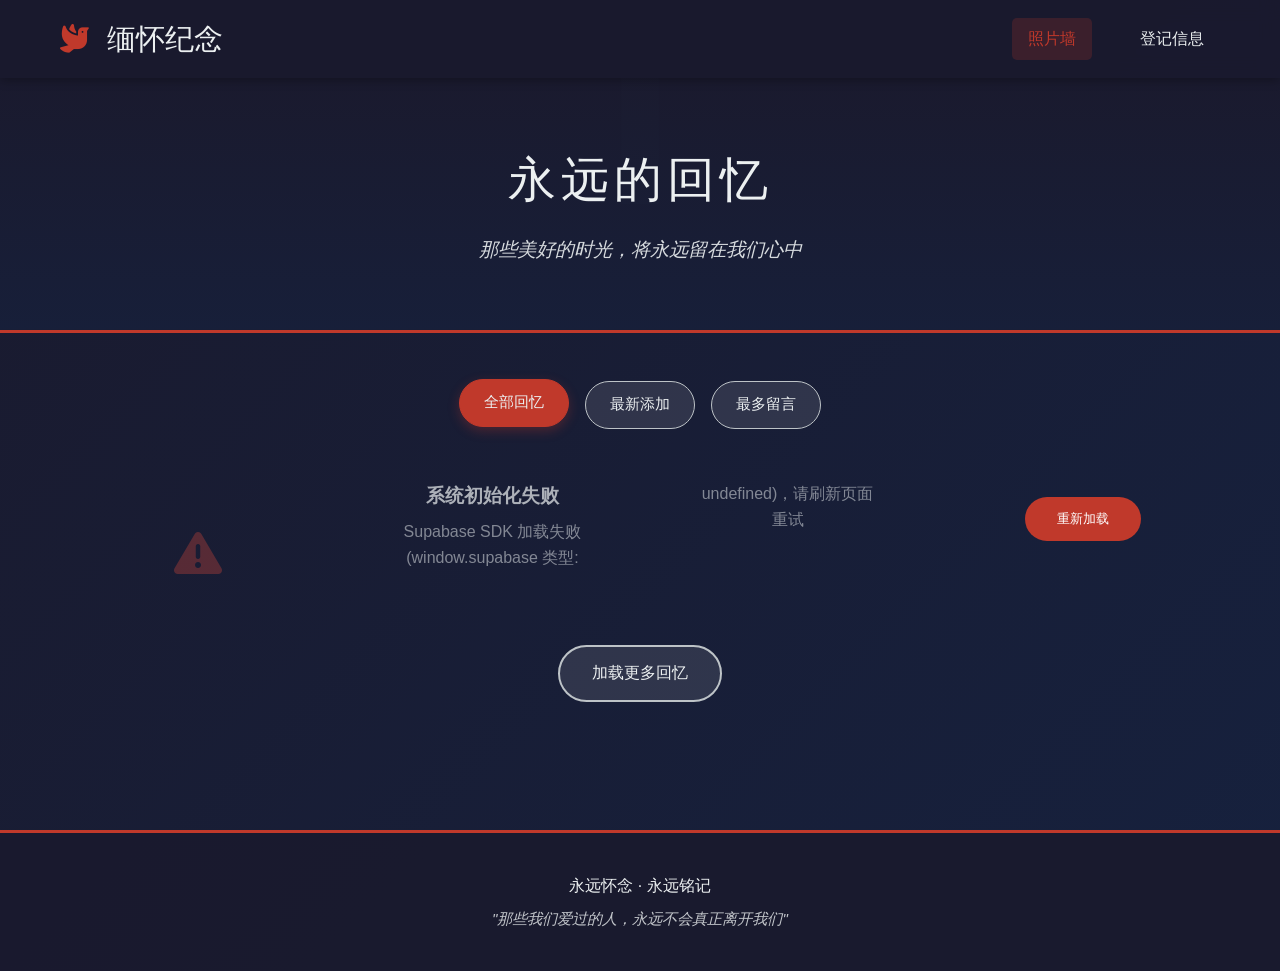
==== index.html @ 9429a86d "功能: 照片详情弹窗 - 点击照片显示描述，支持编辑和删除" ====
<!DOCTYPE html>
<html lang="zh-CN">
<head>
    <meta charset="UTF-8">
    <meta name="viewport" content="width=device-width, initial-scale=1.0">
    <title>缅怀纪念 - 永远的回忆</title>
    <link rel="stylesheet" href="css/style.css">
    <link rel="stylesheet" href="https://cdnjs.cloudflare.com/ajax/libs/font-awesome/6.4.0/css/all.min.css">
    <!-- Supabase SDK (UMD 2.49.4 - 完整浏览器兼容) -->
    <script src="https://cdn.jsdelivr.net/npm/@supabase/supabase-js@2.49.4/dist/umd/supabase.js"></script>
</head>
<body>
    <header class="header">
        <div class="container">
            <h1 class="logo"><i class="fas fa-dove"></i> 缅怀纪念</h1>
            <nav class="nav">
                <a href="index.html" class="nav-link active">照片墙</a>
                <a href="register.html" class="nav-link">登记信息</a>
            </nav>
        </div>
    </header>

    <section class="hero">
        <div class="container">
            <h2 class="hero-title">永远的回忆</h2>
            <p class="hero-subtitle">那些美好的时光，将永远留在我们心中</p>
        </div>
    </section>

    <main class="main-content">
        <div class="container">
            <div class="filters">
                <button class="filter-btn active" data-filter="all">全部回忆</button>
                <button class="filter-btn" data-filter="recent">最新添加</button>
                <button class="filter-btn" data-filter="most-comments">最多留言</button>
            </div>

            <div class="masonry-grid" id="photoWall">
                <div class="loading">
                    <i class="fas fa-spinner fa-spin"></i>
                    <p>正在加载回忆...</p>
                </div>
            </div>

            <div class="load-more">
                <button class="btn-load-more" id="loadMore">加载更多回忆</button>
            </div>
        </div>
    </main>

    <footer class="footer">
        <div class="container">
            <p>永远怀念 · 永远铭记</p>
            <p class="footer-quote">"那些我们爱过的人，永远不会真正离开我们"</p>
        </div>
    </footer>

    <!-- 照片详情弹窗 -->
    <div class="modal" id="detailModal">
        <div class="modal-content detail-modal-content">
            <span class="close-modal" id="closeDetailModal">&times;</span>
            <div class="detail-photo-wrap">
                <img id="detailPhotoImg" src="" alt="">
            </div>
            <div class="detail-info" id="detailInfo">
                <!-- 动态填充 -->
            </div>
            <div class="detail-actions">
                <button class="btn-action btn-edit" id="btnEditPhoto"><i class="fas fa-edit"></i> 编辑</button>
                <button class="btn-action btn-delete" id="btnDeletePhoto"><i class="fas fa-trash-alt"></i> 删除</button>
                <button class="btn-action btn-comment-open" id="btnOpenComment"><i class="far fa-comment"></i> 留言</button>
            </div>
            <!-- 编辑表单（默认隐藏） -->
            <div class="edit-form-wrap" id="editFormWrap" style="display:none;">
                <h4><i class="fas fa-edit"></i> 编辑照片信息</h4>
                <form id="editForm">
                    <div class="form-group">
                        <label>姓名</label>
                        <input type="text" id="editName" required>
                    </div>
                    <div class="form-group">
                        <label>与逝者关系</label>
                        <select id="editRelation">
                            <option value="">请选择</option>
                            <option value="家人">家人</option>
                            <option value="亲戚">亲戚</option>
                            <option value="朋友">朋友</option>
                            <option value="同事">同事</option>
                            <option value="同学">同学</option>
                            <option value="其他">其他</option>
                        </select>
                    </div>
                    <div class="form-group">
                        <label>留言祝福</label>
                        <textarea id="editMessage" rows="3"></textarea>
                    </div>
                    <div class="form-group">
                        <label>照片描述</label>
                        <textarea id="editPhotoDesc" rows="3"></textarea>
                    </div>
                    <div class="edit-form-actions">
                        <button type="submit" class="btn-action btn-save"><i class="fas fa-check"></i> 保存</button>
                        <button type="button" class="btn-action btn-cancel" id="btnCancelEdit"><i class="fas fa-times"></i> 取消</button>
                    </div>
                </form>
            </div>
            <!-- 删除确认 -->
            <div class="delete-confirm-wrap" id="deleteConfirmWrap" style="display:none;">
                <h4><i class="fas fa-exclamation-triangle"></i> 确认删除</h4>
                <p>删除后无法恢复，确定要删除这张照片吗？</p>
                <div class="delete-confirm-actions">
                    <button class="btn-action btn-confirm-delete" id="btnConfirmDelete"><i class="fas fa-trash-alt"></i> 确认删除</button>
                    <button class="btn-action btn-cancel-delete" id="btnCancelDelete"><i class="fas fa-times"></i> 取消</button>
                </div>
            </div>
        </div>
    </div>

    <!-- 留言弹窗 -->
    <div class="modal" id="commentModal">
        <div class="modal-content">
            <span class="close-modal">&times;</span>
            <h3>留下你的思念</h3>
            <div class="photo-preview" id="modalPhotoPreview"></div>
            <form id="commentForm">
                <input type="text" id="commentName" placeholder="您的姓名" required>
                <textarea id="commentText" placeholder="写下您的思念与祝福..." rows="4" required></textarea>
                <button type="submit" class="btn-submit">发送祝福</button>
            </form>
            <div class="comments-list" id="commentsList"></div>
        </div>
    </div>

    <script src="js/supabase-config.js"></script>
    <script src="js/app.js"></script>
</body>
</html>
---- css/style.css ----
/* ========================================
   缅怀纪念网站 - 庄重典雅风格
   ======================================== */

/* 全局样式 */
:root {
    --primary-color: #2c3e50;
    --secondary-color: #34495e;
    --accent-color: #c0392b;
    --text-light: #ecf0f1;
    --text-dark: #2c3e50;
    --bg-dark: #1a1a2e;
    --bg-medium: #16213e;
    --bg-light: #0f3460;
    --border-color: #bdc3c7;
    --shadow: rgba(0, 0, 0, 0.3);
}

* {
    margin: 0;
    padding: 0;
    box-sizing: border-box;
}

body {
    font-family: 'Segoe UI', 'Microsoft YaHei', sans-serif;
    background: linear-gradient(135deg, var(--bg-dark) 0%, var(--bg-medium) 100%);
    color: var(--text-light);
    line-height: 1.6;
    min-height: 100vh;
}

.container {
    max-width: 1200px;
    margin: 0 auto;
    padding: 0 20px;
}

/* 头部导航 */
.header {
    background: rgba(26, 26, 46, 0.95);
    backdrop-filter: blur(10px);
    padding: 1rem 0;
    position: sticky;
    top: 0;
    z-index: 1000;
    box-shadow: 0 2px 10px var(--shadow);
}

.header .container {
    display: flex;
    justify-content: space-between;
    align-items: center;
}

.logo {
    font-size: 1.8rem;
    color: var(--text-light);
    font-weight: 300;
}

.logo i {
    margin-right: 10px;
    color: var(--accent-color);
}

.nav {
    display: flex;
    gap: 2rem;
}

.nav-link {
    color: var(--text-light);
    text-decoration: none;
    padding: 0.5rem 1rem;
    border-radius: 5px;
    transition: all 0.3s ease;
    font-size: 1rem;
}

.nav-link:hover,
.nav-link.active {
    background: rgba(192, 57, 43, 0.2);
    color: var(--accent-color);
}

/* 主视觉区域 */
.hero {
    background: linear-gradient(rgba(26, 26, 46, 0.7), rgba(22, 33, 62, 0.7)),
                url('data:image/svg+xml,<svg xmlns="http://www.w3.org/2000/svg" viewBox="0 0 800 400"><rect fill="%231a1a2e" width="800" height="400"/><text fill="%2334495e" font-family="serif" font-size="200" x="400" y="200" text-anchor="middle" opacity="0.1">✝</text></svg>');
    background-size: cover;
    background-position: center;
    padding: 4rem 0;
    text-align: center;
    border-bottom: 3px solid var(--accent-color);
}

.hero-title {
    font-size: 3rem;
    font-weight: 300;
    margin-bottom: 1rem;
    letter-spacing: 5px;
}

.hero-subtitle {
    font-size: 1.2rem;
    opacity: 0.9;
    font-style: italic;
}

/* 主要内容区域 */
.main-content {
    padding: 3rem 0;
}

.section-title {
    text-align: center;
    font-size: 2rem;
    margin-bottom: 1rem;
    color: var(--text-light);
}

.section-desc {
    text-align: center;
    margin-bottom: 2rem;
    opacity: 0.8;
}

/* 筛选按钮 */
.filters {
    display: flex;
    justify-content: center;
    gap: 1rem;
    margin-bottom: 2rem;
    flex-wrap: wrap;
}

.filter-btn {
    padding: 0.8rem 1.5rem;
    background: rgba(255, 255, 255, 0.1);
    border: 1px solid var(--border-color);
    color: var(--text-light);
    border-radius: 25px;
    cursor: pointer;
    transition: all 0.3s ease;
    font-size: 0.95rem;
}

.filter-btn:hover,
.filter-btn.active {
    background: var(--accent-color);
    border-color: var(--accent-color);
    transform: translateY(-2px);
    box-shadow: 0 4px 12px rgba(192, 57, 43, 0.3);
}

/* 瀑布流布局 */
.masonry-grid {
    columns: 4;
    column-gap: 20px;
    padding: 20px 0;
}

@media (max-width: 1200px) {
    .masonry-grid {
        columns: 3;
    }
}

@media (max-width: 768px) {
    .masonry-grid {
        columns: 2;
    }
}

@media (max-width: 480px) {
    .masonry-grid {
        columns: 1;
    }
}

/* 照片卡片 */
.photo-card {
    break-inside: avoid;
    background: rgba(255, 255, 255, 0.05);
    border-radius: 10px;
    overflow: hidden;
    margin-bottom: 20px;
    box-shadow: 0 4px 15px var(--shadow);
    transition: all 0.3s ease;
    border: 1px solid rgba(255, 255, 255, 0.1);
}

.photo-card:hover {
    transform: translateY(-5px);
    box-shadow: 0 8px 25px rgba(0, 0, 0, 0.5);
    border-color: var(--accent-color);
}

.photo-card img {
    width: 100%;
    height: auto;
    display: block;
    cursor: pointer;
    transition: transform 0.3s ease;
}

.photo-card img:hover {
    transform: scale(1.05);
}

.photo-info {
    padding: 1rem;
}

.photo-info h4 {
    font-size: 1rem;
    margin-bottom: 0.5rem;
    color: var(--text-light);
}

.photo-info p {
    font-size: 0.9rem;
    opacity: 0.8;
    margin-bottom: 0.5rem;
}

.photo-meta {
    display: flex;
    justify-content: space-between;
    align-items: center;
    font-size: 0.85rem;
    opacity: 0.7;
    margin-top: 0.5rem;
}

.btn-comment {
    background: var(--accent-color);
    color: white;
    border: none;
    padding: 0.5rem 1rem;
    border-radius: 5px;
    cursor: pointer;
    font-size: 0.9rem;
    transition: all 0.3s ease;
}

.btn-comment:hover {
    background: #a93226;
    transform: scale(1.05);
}

/* 加载动画 */
.loading {
    text-align: center;
    padding: 3rem;
    font-size: 1.2rem;
}

.loading i {
    font-size: 2rem;
    margin-bottom: 1rem;
    color: var(--accent-color);
}

/* 加载更多按钮 */
.load-more {
    text-align: center;
    margin: 2rem 0;
}

.btn-load-more {
    background: rgba(255, 255, 255, 0.1);
    color: var(--text-light);
    border: 2px solid var(--border-color);
    padding: 1rem 2rem;
    border-radius: 30px;
    cursor: pointer;
    font-size: 1rem;
    transition: all 0.3s ease;
}

.btn-load-more:hover {
    background: var(--accent-color);
    border-color: var(--accent-color);
}

/* 表单样式 */
.form-section {
    max-width: 800px;
    margin: 0 auto;
    background: rgba(255, 255, 255, 0.05);
    padding: 2rem;
    border-radius: 15px;
    box-shadow: 0 4px 20px var(--shadow);
}

.register-form {
    margin-top: 2rem;
}

.form-group {
    margin-bottom: 1.5rem;
}

.form-group label {
    display: block;
    margin-bottom: 0.5rem;
    color: var(--text-light);
    font-weight: 500;
}

.form-group label i {
    margin-right: 8px;
    color: var(--accent-color);
}

.form-group input,
.form-group select,
.form-group textarea {
    width: 100%;
    padding: 0.8rem;
    background: rgba(255, 255, 255, 0.1);
    border: 1px solid var(--border-color);
    border-radius: 5px;
    color: var(--text-light);
    font-size: 1rem;
    transition: all 0.3s ease;
}

.form-group input:focus,
.form-group select:focus,
.form-group textarea:focus {
    outline: none;
    border-color: var(--accent-color);
    background: rgba(255, 255, 255, 0.15);
}

.form-group textarea {
    resize: vertical;
    min-height: 100px;
}

/* 上传区域 */
.upload-area {
    border: 2px dashed var(--border-color);
    border-radius: 10px;
    padding: 3rem;
    text-align: center;
    cursor: pointer;
    transition: all 0.3s ease;
    background: rgba(255, 255, 255, 0.05);
}

.upload-area:hover {
    border-color: var(--accent-color);
    background: rgba(192, 57, 43, 0.05);
}

.upload-area i {
    font-size: 3rem;
    color: var(--accent-color);
    margin-bottom: 1rem;
}

.upload-area p {
    margin: 0.5rem 0;
}

.upload-hint {
    font-size: 0.85rem;
    opacity: 0.7;
}

.upload-area input[type="file"] {
    display: none;
}

/* 图片预览网格 */
.preview-grid {
    display: grid;
    grid-template-columns: repeat(auto-fill, minmax(150px, 1fr));
    gap: 1rem;
    margin-top: 1rem;
}

.preview-item {
    position: relative;
    border-radius: 8px;
    overflow: hidden;
    box-shadow: 0 2px 8px var(--shadow);
}

.preview-item img {
    width: 100%;
    height: 150px;
    object-fit: cover;
}

.preview-item .remove-btn {
    position: absolute;
    top: 5px;
    right: 5px;
    background: rgba(192, 57, 43, 0.9);
    color: white;
    border: none;
    border-radius: 50%;
    width: 30px;
    height: 30px;
    cursor: pointer;
    font-size: 1rem;
    transition: all 0.3s ease;
}

.preview-item .remove-btn:hover {
    background: var(--accent-color);
    transform: scale(1.1);
}

/* 表单按钮 */
.form-actions {
    display: flex;
    gap: 1rem;
    margin-top: 2rem;
}

.btn-submit,
.btn-reset {
    flex: 1;
    padding: 1rem;
    border: none;
    border-radius: 8px;
    font-size: 1rem;
    cursor: pointer;
    transition: all 0.3s ease;
    font-weight: 500;
}

.btn-submit {
    background: var(--accent-color);
    color: white;
}

.btn-submit:hover {
    background: #a93226;
    transform: translateY(-2px);
    box-shadow: 0 4px 12px rgba(192, 57, 43, 0.3);
}

.btn-reset {
    background: rgba(255, 255, 255, 0.1);
    color: var(--text-light);
    border: 1px solid var(--border-color);
}

.btn-reset:hover {
    background: rgba(255, 255, 255, 0.2);
}

/* 成功消息 */
.success-message {
    text-align: center;
    padding: 3rem;
    background: rgba(46, 204, 113, 0.1);
    border-radius: 15px;
    border: 2px solid #2ecc71;
}

.success-message i {
    font-size: 4rem;
    color: #2ecc71;
    margin-bottom: 1rem;
}

.success-message h3 {
    font-size: 2rem;
    margin-bottom: 1rem;
}

.btn-link {
    display: inline-block;
    margin-top: 1rem;
    padding: 0.8rem 2rem;
    background: var(--accent-color);
    color: white;
    text-decoration: none;
    border-radius: 25px;
    transition: all 0.3s ease;
}

.btn-link:hover {
    background: #a93226;
    transform: translateY(-2px);
}

/* 弹窗样式 */
.modal {
    display: none;
    position: fixed;
    top: 0;
    left: 0;
    width: 100%;
    height: 100%;
    background: rgba(0, 0, 0, 0.8);
    z-index: 2000;
    overflow-y: auto;
}

.modal.active {
    display: flex;
    justify-content: center;
    align-items: center;
    padding: 2rem;
}

.modal-content {
    background: var(--bg-medium);
    padding: 2rem;
    border-radius: 15px;
    max-width: 600px;
    width: 100%;
    position: relative;
    box-shadow: 0 10px 40px rgba(0, 0, 0, 0.5);
}

.close-modal {
    position: absolute;
    top: 1rem;
    right: 1rem;
    font-size: 2rem;
    cursor: pointer;
    color: var(--text-light);
    transition: all 0.3s ease;
}

.close-modal:hover {
    color: var(--accent-color);
    transform: rotate(90deg);
}

.modal-content h3 {
    margin-bottom: 1.5rem;
    color: var(--text-light);
}

/* 照片预览 in modal */
.photo-preview {
    margin-bottom: 1.5rem;
    border-radius: 10px;
    overflow: hidden;
}

.photo-preview img {
    width: 100%;
    height: auto;
    display: block;
}

/* 留言表单 */
#commentForm {
    margin-bottom: 2rem;
}

#commentForm input,
#commentForm textarea {
    width: 100%;
    padding: 0.8rem;
    margin-bottom: 1rem;
    background: rgba(255, 255, 255, 0.1);
    border: 1px solid var(--border-color);
    border-radius: 5px;
    color: var(--text-light);
    font-size: 1rem;
}

#commentForm input:focus,
#commentForm textarea:focus {
    outline: none;
    border-color: var(--accent-color);
}

#commentForm .btn-submit {
    width: 100%;
}

/* 留言列表 */
.comments-list {
    max-height: 300px;
    overflow-y: auto;
    padding-right: 10px;
}

.comment-item {
    background: rgba(255, 255, 255, 0.05);
    padding: 1rem;
    border-radius: 8px;
    margin-bottom: 1rem;
    border-left: 3px solid var(--accent-color);
}

.comment-item .comment-author {
    font-weight: 600;
    color: var(--accent-color);
    margin-bottom: 0.5rem;
}

.comment-item .comment-text {
    opacity: 0.9;
    margin-bottom: 0.5rem;
}

.comment-item .comment-time {
    font-size: 0.85rem;
    opacity: 0.6;
}

/* 页脚 */
.footer {
    background: rgba(26, 26, 46, 0.95);
    padding: 2rem 0;
    text-align: center;
    margin-top: 3rem;
    border-top: 3px solid var(--accent-color);
}

.footer p {
    margin: 0.5rem 0;
}

.footer-quote {
    font-style: italic;
    opacity: 0.8;
    font-size: 0.95rem;
}

/* 滚动条样式 */
::-webkit-scrollbar {
    width: 10px;
}

::-webkit-scrollbar-track {
    background: var(--bg-dark);
}

::-webkit-scrollbar-thumb {
    background: var(--accent-color);
    border-radius: 5px;
}

::-webkit-scrollbar-thumb:hover {
    background: #a93226;
}

/* 上传进度条 */
.upload-progress {
    margin-top: 1.5rem;
}

.progress-bar {
    width: 100%;
    height: 8px;
    background: rgba(255, 255, 255, 0.1);
    border-radius: 4px;
    overflow: hidden;
}

.progress-fill {
    height: 100%;
    width: 0%;
    background: linear-gradient(90deg, var(--accent-color), #e74c3c);
    border-radius: 4px;
    transition: width 0.3s ease;
}

.progress-text {
    text-align: center;
    margin-top: 0.5rem;
    font-size: 0.9rem;
    opacity: 0.8;
}

/* 提交按钮禁用态 */
.btn-submit:disabled {
    opacity: 0.6;
    cursor: not-allowed;
    transform: none !important;
}

/* ========================================
   照片详情弹窗
   ======================================== */

.detail-modal-content {
    max-width: 700px;
    max-height: 90vh;
    overflow-y: auto;
}

.detail-photo-wrap {
    border-radius: 10px;
    overflow: hidden;
    margin-bottom: 1.5rem;
    background: rgba(0,0,0,0.3);
}

.detail-photo-wrap img {
    width: 100%;
    height: auto;
    display: block;
    max-height: 60vh;
    object-fit: contain;
}

.detail-info {
    margin-bottom: 1.5rem;
}

.detail-name {
    font-size: 1.2rem;
    margin-bottom: 0.5rem;
}

.detail-name i {
    color: var(--accent-color);
    margin-right: 6px;
}

.detail-relation {
    opacity: 0.8;
    margin-bottom: 0.5rem;
}

.detail-relation i {
    color: var(--accent-color);
    margin-right: 6px;
}

.detail-desc {
    background: rgba(255,255,255,0.05);
    padding: 1rem;
    border-radius: 8px;
    margin-bottom: 0.8rem;
    border-left: 3px solid var(--accent-color);
}

.detail-desc i {
    color: var(--accent-color);
    margin-right: 8px;
}

.detail-message {
    background: rgba(255,255,255,0.05);
    padding: 1rem;
    border-radius: 8px;
    margin-bottom: 0.8rem;
    border-left: 3px solid rgba(255,255,255,0.3);
}

.detail-message i {
    color: rgba(255,255,255,0.5);
    margin-right: 8px;
}

.detail-meta {
    display: flex;
    gap: 1.5rem;
    font-size: 0.85rem;
    opacity: 0.6;
    margin-top: 0.8rem;
}

.detail-meta i {
    margin-right: 4px;
}

/* 操作按钮区 */
.detail-actions {
    display: flex;
    gap: 0.8rem;
    margin-bottom: 1.5rem;
    flex-wrap: wrap;
}

.btn-action {
    padding: 0.6rem 1.2rem;
    border: none;
    border-radius: 6px;
    cursor: pointer;
    font-size: 0.9rem;
    transition: all 0.3s ease;
    display: inline-flex;
    align-items: center;
    gap: 6px;
}

.btn-action i {
    font-size: 0.85rem;
}

.btn-edit {
    background: rgba(52, 152, 219, 0.8);
    color: white;
}

.btn-edit:hover {
    background: rgba(52, 152, 219, 1);
    transform: translateY(-2px);
}

.btn-delete {
    background: rgba(192, 57, 43, 0.8);
    color: white;
}

.btn-delete:hover {
    background: rgba(192, 57, 43, 1);
    transform: translateY(-2px);
}

.btn-comment-open {
    background: rgba(46, 204, 113, 0.8);
    color: white;
}

.btn-comment-open:hover {
    background: rgba(46, 204, 113, 1);
    transform: translateY(-2px);
}

.btn-save {
    background: #2ecc71;
    color: white;
}

.btn-save:hover {
    background: #27ae60;
}

.btn-cancel {
    background: rgba(255,255,255,0.15);
    color: var(--text-light);
    border: 1px solid var(--border-color);
}

.btn-cancel:hover {
    background: rgba(255,255,255,0.25);
}

.btn-confirm-delete {
    background: #c0392b;
    color: white;
}

.btn-confirm-delete:hover {
    background: #a93226;
}

.btn-cancel-delete {
    background: rgba(255,255,255,0.15);
    color: var(--text-light);
    border: 1px solid var(--border-color);
}

.btn-cancel-delete:hover {
    background: rgba(255,255,255,0.25);
}

.btn-action:disabled {
    opacity: 0.5;
    cursor: not-allowed;
    transform: none !important;
}

/* 编辑表单 */
.edit-form-wrap {
    background: rgba(255,255,255,0.05);
    padding: 1.5rem;
    border-radius: 10px;
    margin-bottom: 1.5rem;
    border: 1px solid rgba(52, 152, 219, 0.3);
}

.edit-form-wrap h4 {
    margin-bottom: 1rem;
    color: #3498db;
}

.edit-form-wrap h4 i {
    margin-right: 8px;
}

.edit-form-actions {
    display: flex;
    gap: 0.8rem;
    margin-top: 1rem;
}

/* 删除确认 */
.delete-confirm-wrap {
    background: rgba(192, 57, 43, 0.1);
    padding: 1.5rem;
    border-radius: 10px;
    margin-bottom: 1.5rem;
    border: 1px solid rgba(192, 57, 43, 0.3);
}

.delete-confirm-wrap h4 {
    margin-bottom: 0.8rem;
    color: #e74c3c;
}

.delete-confirm-wrap h4 i {
    margin-right: 8px;
}

.delete-confirm-wrap p {
    margin-bottom: 1rem;
    opacity: 0.8;
}

.delete-confirm-actions {
    display: flex;
    gap: 0.8rem;
}

/* 照片描述预览 */
.photo-desc-preview {
    color: rgba(255,255,255,0.7);
    font-style: italic;
}

.photo-desc-preview i {
    color: var(--accent-color);
    margin-right: 4px;
}

/* 动画 */
@keyframes fadeIn {
    from {
        opacity: 0;
        transform: translateY(20px);
    }
    to {
        opacity: 1;
        transform: translateY(0);
    }
}

.photo-card {
    animation: fadeIn 0.5s ease;
}
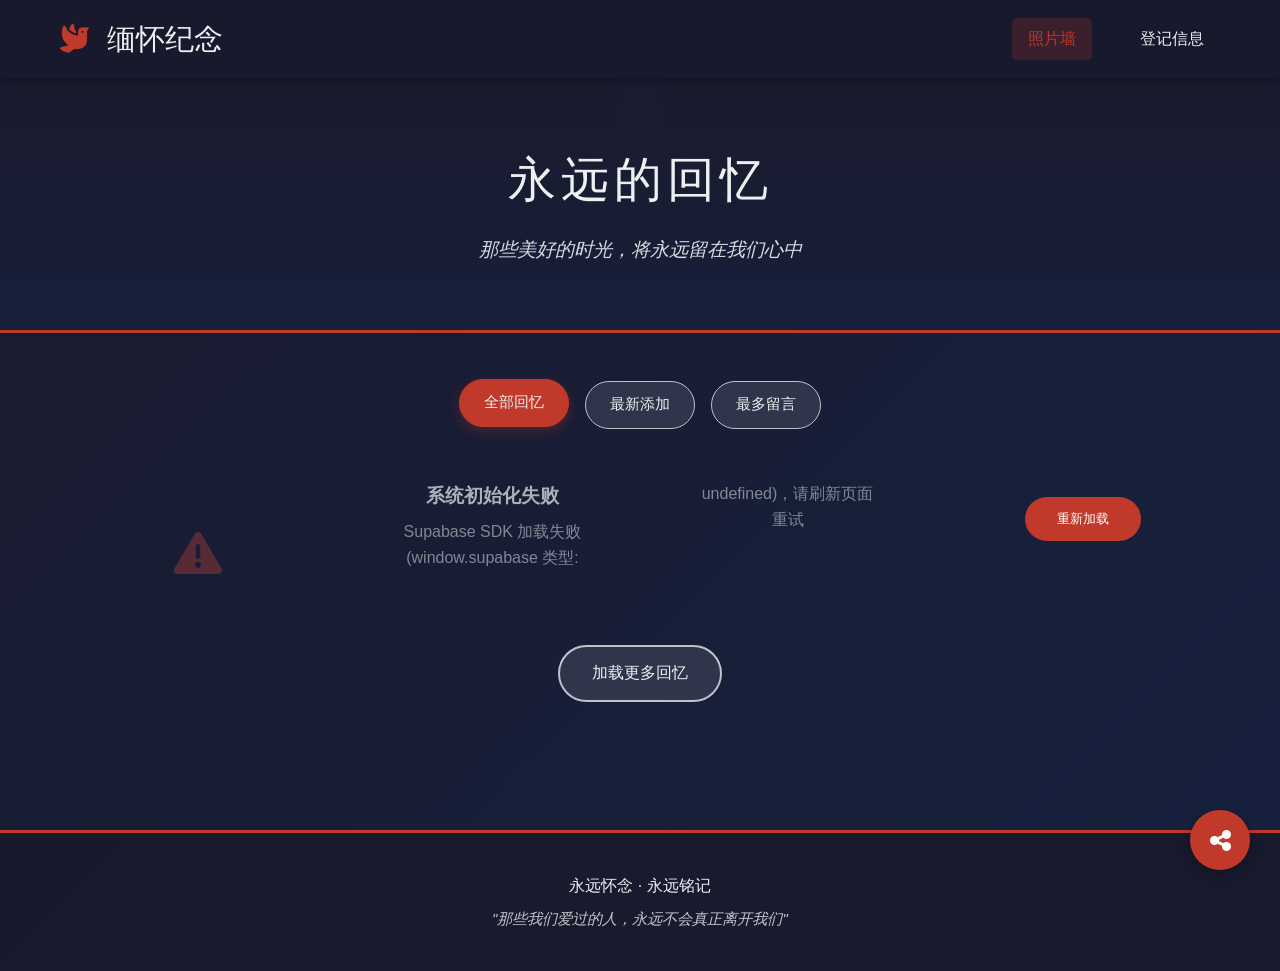
==== commit e4a55fd3: "添加分享二维码功能和手机端UI优化" ====
--- a/index.html
+++ b/index.html
@@ -6,6 +6,8 @@
     <title>缅怀纪念 - 永远的回忆</title>
     <link rel="stylesheet" href="css/style.css">
     <link rel="stylesheet" href="https://cdnjs.cloudflare.com/ajax/libs/font-awesome/6.4.0/css/all.min.css">
+    <!-- qrcode.js 用于生成分享二维码 -->
+    <script src="https://cdn.jsdelivr.net/npm/qrcodejs@1.0.0/qrcode.min.js"></script>
     <!-- Supabase SDK (UMD 2.49.4 - 完整浏览器兼容) -->
     <script src="https://cdn.jsdelivr.net/npm/@supabase/supabase-js@2.49.4/dist/umd/supabase.js"></script>
 </head>
@@ -54,6 +56,39 @@
             <p class="footer-quote">"那些我们爱过的人，永远不会真正离开我们"</p>
         </div>
     </footer>
+
+    <!-- 分享浮动按钮 -->
+    <button class="share-fab" id="shareFab" title="分享给朋友">
+        <i class="fas fa-share-alt"></i>
+    </button>
+
+    <!-- 分享弹窗 -->
+    <div class="modal" id="shareModal">
+        <div class="modal-content share-modal-content">
+            <span class="close-modal" id="closeShareModal">&times;</span>
+            <h3><i class="fas fa-share-alt"></i> 分享给朋友</h3>
+            <p class="share-desc">扫描二维码或复制链接，分享这份珍贵的回忆</p>
+            <div class="share-qrcode-wrap">
+                <div id="shareQrcode"></div>
+                <p class="share-qrcode-tip">长按二维码保存图片</p>
+            </div>
+            <div class="share-link-wrap">
+                <input type="text" id="shareLinkInput" readonly>
+                <button class="btn-copy-link" id="btnCopyLink"><i class="fas fa-copy"></i> 复制链接</button>
+            </div>
+            <div class="share-actions">
+                <button class="btn-action btn-share-wechat" id="btnShareWechat">
+                    <i class="fab fa-weixin"></i> 微信
+                </button>
+                <button class="btn-action btn-share-weibo" id="btnShareWeibo">
+                    <i class="fab fa-weibo"></i> 微博
+                </button>
+                <button class="btn-action btn-share-qq" id="btnShareQQ">
+                    <i class="fab fa-qq"></i> QQ
+                </button>
+            </div>
+        </div>
+    </div>
 
     <!-- 照片详情弹窗 -->
     <div class="modal" id="detailModal">
--- a/css/style.css
+++ b/css/style.css
@@ -949,3 +949,415 @@
 .photo-card {
     animation: fadeIn 0.5s ease;
 }
+
+/* ========================================
+   分享功能样式
+   ======================================== */
+
+/* 分享浮动按钮 */
+.share-fab {
+    position: fixed;
+    bottom: 30px;
+    right: 30px;
+    width: 60px;
+    height: 60px;
+    border-radius: 50%;
+    background: var(--accent-color);
+    color: white;
+    border: none;
+    box-shadow: 0 4px 15px rgba(0, 0, 0, 0.3);
+    cursor: pointer;
+    font-size: 1.5rem;
+    display: flex;
+    align-items: center;
+    justify-content: center;
+    z-index: 1000;
+    transition: all 0.3s ease;
+}
+
+.share-fab:hover {
+    background: #a93226;
+    transform: scale(1.1);
+    box-shadow: 0 6px 20px rgba(192, 57, 43, 0.4);
+}
+
+.share-fab:active {
+    transform: scale(0.95);
+}
+
+/* 分享弹窗 */
+.share-modal-content {
+    max-width: 500px;
+    text-align: center;
+}
+
+.share-modal-content h3 {
+    margin-bottom: 0.5rem;
+    color: var(--text-light);
+}
+
+.share-modal-content h3 i {
+    color: var(--accent-color);
+    margin-right: 8px;
+}
+
+.share-desc {
+    opacity: 0.8;
+    margin-bottom: 1.5rem;
+    font-size: 0.95rem;
+}
+
+.share-qrcode-wrap {
+    background: white;
+    padding: 1.5rem;
+    border-radius: 10px;
+    margin-bottom: 1.5rem;
+    display: inline-block;
+}
+
+#shareQrcode {
+    display: flex;
+    justify-content: center;
+    align-items: center;
+}
+
+#shareQrcode img,
+#shareQrcode canvas {
+    max-width: 100%;
+    height: auto;
+}
+
+.share-qrcode-tip {
+    margin-top: 0.8rem;
+    font-size: 0.85rem;
+    color: #666;
+}
+
+.share-link-wrap {
+    display: flex;
+    gap: 0.5rem;
+    margin-bottom: 1.5rem;
+}
+
+.share-link-wrap input {
+    flex: 1;
+    padding: 0.8rem;
+    background: rgba(255, 255, 255, 0.1);
+    border: 1px solid var(--border-color);
+    border-radius: 5px;
+    color: var(--text-light);
+    font-size: 0.9rem;
+}
+
+.share-link-wrap input:focus {
+    outline: none;
+    border-color: var(--accent-color);
+}
+
+.btn-copy-link {
+    padding: 0.8rem 1.2rem;
+    background: rgba(52, 152, 219, 0.8);
+    color: white;
+    border: none;
+    border-radius: 5px;
+    cursor: pointer;
+    font-size: 0.9rem;
+    transition: all 0.3s ease;
+    white-space: nowrap;
+}
+
+.btn-copy-link:hover {
+    background: rgba(52, 152, 219, 1);
+}
+
+.btn-copy-link.copied {
+    background: #2ecc71;
+}
+
+.share-actions {
+    display: flex;
+    gap: 0.8rem;
+    justify-content: center;
+    flex-wrap: wrap;
+}
+
+.btn-share-wechat {
+    background: rgba(7, 193, 96, 0.8);
+    color: white;
+}
+
+.btn-share-wechat:hover {
+    background: rgba(7, 193, 96, 1);
+    transform: translateY(-2px);
+}
+
+.btn-share-weibo {
+    background: rgba(230, 22, 45, 0.8);
+    color: white;
+}
+
+.btn-share-weibo:hover {
+    background: rgba(230, 22, 45, 1);
+    transform: translateY(-2px);
+}
+
+.btn-share-qq {
+    background: rgba(0, 153, 255, 0.8);
+    color: white;
+}
+
+.btn-share-qq:hover {
+    background: rgba(0, 153, 255, 1);
+    transform: translateY(-2px);
+}
+
+/* ========================================
+   手机端UI优化
+   ======================================== */
+
+@media (max-width: 768px) {
+    /* 优化header */
+    .header .container {
+        flex-direction: column;
+        gap: 0.8rem;
+    }
+
+    .logo {
+        font-size: 1.5rem;
+    }
+
+    .nav {
+        gap: 1rem;
+    }
+
+    .nav-link {
+        padding: 0.4rem 0.8rem;
+        font-size: 0.9rem;
+    }
+
+    /* 优化hero */
+    .hero {
+        padding: 2.5rem 0;
+    }
+
+    .hero-title {
+        font-size: 2rem;
+        letter-spacing: 3px;
+    }
+
+    .hero-subtitle {
+        font-size: 1rem;
+    }
+
+    /* 优化filters */
+    .filters {
+        gap: 0.5rem;
+    }
+
+    .filter-btn {
+        padding: 0.6rem 1rem;
+        font-size: 0.85rem;
+    }
+
+    /* 优化照片墙 */
+    .masonry-grid {
+        columns: 2;
+        column-gap: 10px;
+        padding: 10px 0;
+    }
+
+    .photo-card {
+        margin-bottom: 10px;
+    }
+
+    .photo-info {
+        padding: 0.8rem;
+    }
+
+    .photo-info h4 {
+        font-size: 0.9rem;
+    }
+
+    .photo-info p {
+        font-size: 0.8rem;
+    }
+
+    .photo-meta {
+        font-size: 0.75rem;
+    }
+
+    .btn-comment {
+        padding: 0.4rem 0.8rem;
+        font-size: 0.8rem;
+    }
+
+    /* 优化弹窗 */
+    .modal.active {
+        padding: 1rem;
+        align-items: flex-start;
+        padding-top: 2rem;
+    }
+
+    .modal-content {
+        padding: 1.5rem;
+        max-height: 85vh;
+    }
+
+    .detail-modal-content {
+        max-width: 100%;
+    }
+
+    .detail-photo-wrap img {
+        max-height: 50vh;
+    }
+
+    .detail-actions {
+        gap: 0.5rem;
+    }
+
+    .btn-action {
+        padding: 0.5rem 0.8rem;
+        font-size: 0.8rem;
+    }
+
+    /* 优化表单 */
+    .form-section {
+        padding: 1.5rem;
+    }
+
+    .section-title {
+        font-size: 1.5rem;
+    }
+
+    .form-group input,
+    .form-group select,
+    .form-group textarea {
+        padding: 0.7rem;
+        font-size: 0.95rem;
+    }
+
+    .upload-area {
+        padding: 2rem;
+    }
+
+    .upload-area i {
+        font-size: 2.5rem;
+    }
+
+    .preview-grid {
+        grid-template-columns: repeat(auto-fill, minmax(100px, 1fr));
+    }
+
+    .preview-item img {
+        height: 100px;
+    }
+
+    .form-actions {
+        flex-direction: column;
+    }
+
+    /* 优化分享按钮 */
+    .share-fab {
+        width: 50px;
+        height: 50px;
+        bottom: 20px;
+        right: 20px;
+        font-size: 1.2rem;
+    }
+
+    /* 优化分享弹窗 */
+    .share-modal-content {
+        max-width: 100%;
+    }
+
+    .share-qrcode-wrap {
+        padding: 1rem;
+    }
+
+    .share-link-wrap {
+        flex-direction: column;
+    }
+
+    .share-actions {
+        gap: 0.5rem;
+    }
+
+    .btn-share-wechat,
+    .btn-share-weibo,
+    .btn-share-qq {
+        flex: 1;
+        min-width: 80px;
+    }
+
+    /* 优化footer */
+    .footer {
+        padding: 1.5rem 0;
+    }
+
+    .footer p {
+        font-size: 0.9rem;
+    }
+
+    .footer-quote {
+        font-size: 0.85rem;
+    }
+}
+
+@media (max-width: 480px) {
+    /* 超小屏幕进一步优化 */
+    .container {
+        padding: 0 10px;
+    }
+
+    .logo {
+        font-size: 1.3rem;
+    }
+
+    .hero-title {
+        font-size: 1.8rem;
+    }
+
+    .masonry-grid {
+        columns: 1;
+    }
+
+    .detail-actions {
+        flex-direction: column;
+    }
+
+    .btn-action {
+        width: 100%;
+        justify-content: center;
+    }
+
+    .edit-form-actions,
+    .delete-confirm-actions {
+        flex-direction: column;
+    }
+}
+
+/* 优化触摸体验 */
+@media (hover: none) {
+    .photo-card:hover {
+        transform: none;
+    }
+
+    .photo-card:active {
+        transform: translateY(-2px);
+    }
+
+    .btn-action:hover {
+        transform: none;
+    }
+
+    .btn-action:active {
+        transform: scale(0.95);
+    }
+}
+
+/* 优化滚动条在移动端的显示 */
+@media (max-width: 768px) {
+    ::-webkit-scrollbar {
+        width: 5px;
+    }
+}
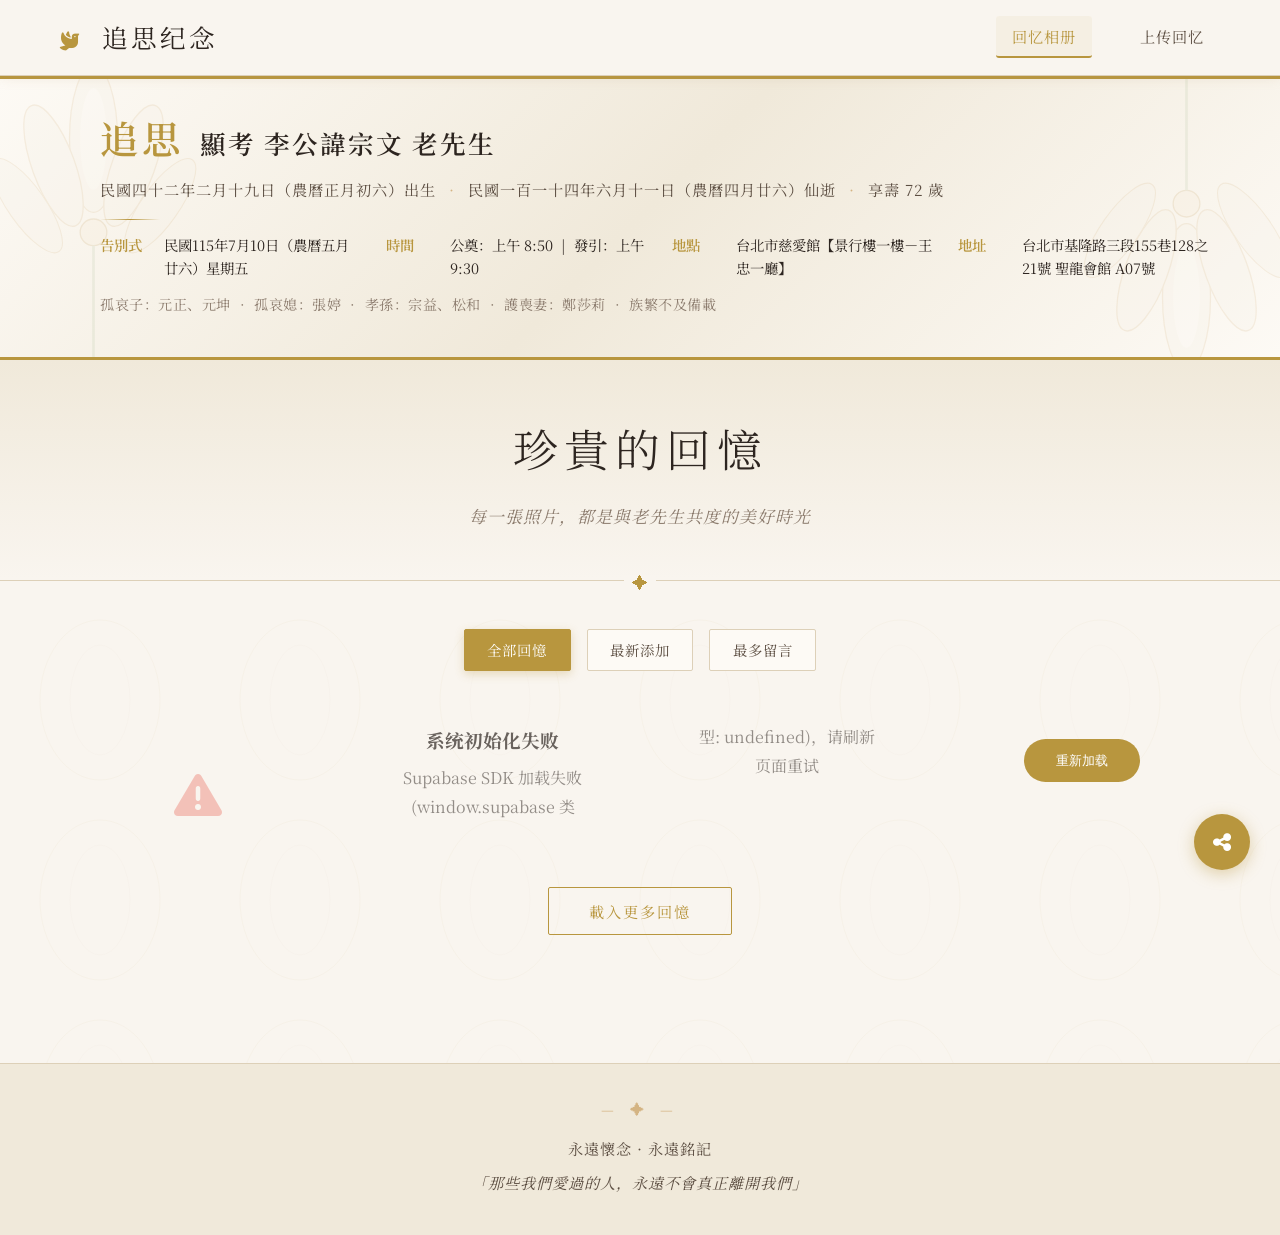
==== commit 1d4347e9: "改版：淡泊典雅百合风格 + 讣告信息横幅 + 遗像上传" ====
--- a/index.html
+++ b/index.html
@@ -3,7 +3,7 @@
 <head>
     <meta charset="UTF-8">
     <meta name="viewport" content="width=device-width, initial-scale=1.0">
-    <title>缅怀纪念 - 永远的回忆</title>
+    <title>李宗文老先生追思纪念 - 永远的回忆</title>
     <link rel="stylesheet" href="css/style.css">
     <link rel="stylesheet" href="https://cdnjs.cloudflare.com/ajax/libs/font-awesome/6.4.0/css/all.min.css">
     <!-- qrcode.js 用于生成分享二维码 -->
@@ -14,25 +14,75 @@
 <body>
     <header class="header">
         <div class="container">
-            <h1 class="logo"><i class="fas fa-dove"></i> 缅怀纪念</h1>
+            <h1 class="logo"><i class="fas fa-dove"></i> 追思纪念</h1>
             <nav class="nav">
-                <a href="index.html" class="nav-link active">照片墙</a>
-                <a href="register.html" class="nav-link">登记信息</a>
+                <a href="index.html" class="nav-link active">回忆相册</a>
+                <a href="register.html" class="nav-link">上传回忆</a>
             </nav>
         </div>
     </header>
 
+    <!-- 讣告信息横幅 -->
+    <section class="obituary-banner">
+        <div class="container">
+            <div class="obituary-inner">
+                <!-- 遗像 -->
+                <div class="obituary-portrait">
+                    <img src="https://avxhoefkilkvsimiitaf.supabase.co/storage/v1/object/public/photos/memorial/portrait_official.jpg"
+                         alt="李宗文老先生遗像"
+                         onerror="this.style.display='none'">
+                </div>
+                <!-- 文字信息 -->
+                <div class="obituary-body">
+                    <div class="obituary-title-wrap">
+                        <span class="obituary-zhuishi">追思</span>
+                        <span class="obituary-name">顯考 李公諱宗文 老先生</span>
+                    </div>
+                    <p class="obituary-birth-death">
+                        民國四十二年二月十九日（農曆正月初六）出生
+                        <span>·</span>
+                        民國一百一十四年六月十一日（農曆四月廿六）仙逝
+                        <span>·</span>
+                        享壽 72 歲
+                    </p>
+                    <div class="obituary-divider"></div>
+                    <div class="obituary-info-grid">
+                        <div class="obituary-info-item">
+                            <span class="label">告別式</span>
+                            <span class="value">民國115年7月10日（農曆五月廿六）星期五</span>
+                        </div>
+                        <div class="obituary-info-item">
+                            <span class="label">時間</span>
+                            <span class="value">公奠：上午 8:50 &nbsp;|&nbsp; 發引：上午 9:30</span>
+                        </div>
+                        <div class="obituary-info-item">
+                            <span class="label">地點</span>
+                            <span class="value">台北市慈愛館【景行樓一樓－王忠一廳】</span>
+                        </div>
+                        <div class="obituary-info-item">
+                            <span class="label">地址</span>
+                            <span class="value">台北市基隆路三段155巷128之21號 聖龍會館 A07號</span>
+                        </div>
+                    </div>
+                    <p class="obituary-family">
+                        孤哀子：元正、元坤 &nbsp;·&nbsp; 孤哀媳：張婷 &nbsp;·&nbsp; 孝孫：宗益、松和 &nbsp;·&nbsp; 護喪妻：鄭莎莉 &nbsp;·&nbsp; 族繁不及備載
+                    </p>
+                </div>
+            </div>
+        </div>
+    </section>
+
     <section class="hero">
         <div class="container">
-            <h2 class="hero-title">永远的回忆</h2>
-            <p class="hero-subtitle">那些美好的时光，将永远留在我们心中</p>
+            <h2 class="hero-title">珍貴的回憶</h2>
+            <p class="hero-subtitle">每一張照片，都是與老先生共度的美好時光</p>
         </div>
     </section>
 
     <main class="main-content">
         <div class="container">
             <div class="filters">
-                <button class="filter-btn active" data-filter="all">全部回忆</button>
+                <button class="filter-btn active" data-filter="all">全部回憶</button>
                 <button class="filter-btn" data-filter="recent">最新添加</button>
                 <button class="filter-btn" data-filter="most-comments">最多留言</button>
             </div>
@@ -40,20 +90,20 @@
             <div class="masonry-grid" id="photoWall">
                 <div class="loading">
                     <i class="fas fa-spinner fa-spin"></i>
-                    <p>正在加载回忆...</p>
+                    <p>正在載入回憶...</p>
                 </div>
             </div>
 
             <div class="load-more">
-                <button class="btn-load-more" id="loadMore">加载更多回忆</button>
+                <button class="btn-load-more" id="loadMore">載入更多回憶</button>
             </div>
         </div>
     </main>
 
     <footer class="footer">
         <div class="container">
-            <p>永远怀念 · 永远铭记</p>
-            <p class="footer-quote">"那些我们爱过的人，永远不会真正离开我们"</p>
+            <p>永遠懷念 · 永遠銘記</p>
+            <p class="footer-quote">「那些我們愛過的人，永遠不會真正離開我們」</p>
         </div>
     </footer>
 
@@ -97,9 +147,7 @@
             <div class="detail-photo-wrap">
                 <img id="detailPhotoImg" src="" alt="">
             </div>
-            <div class="detail-info" id="detailInfo">
-                <!-- 动态填充 -->
-            </div>
+            <div class="detail-info" id="detailInfo"></div>
             <div class="detail-actions">
                 <button class="btn-action btn-edit" id="btnEditPhoto"><i class="fas fa-edit"></i> 编辑</button>
                 <button class="btn-action btn-delete" id="btnDeletePhoto"><i class="fas fa-trash-alt"></i> 删除</button>
--- a/css/style.css
+++ b/css/style.css
@@ -1,32 +1,52 @@
 /* ========================================
-   缅怀纪念网站 - 庄重典雅风格
-   ======================================== */
-
-/* 全局样式 */
+   缅怀纪念网站 - 淡泊典雅风格（百合花·追思）
+   主色调：米白 / 象牙白 / 淡金 / 墨色
+   ======================================== */
+
+/* 导入字体 */
+@import url('https://fonts.googleapis.com/css2?family=Noto+Serif+SC:wght@300;400;600&display=swap');
+
+/* ── CSS 变量 ── */
 :root {
-    --primary-color: #2c3e50;
-    --secondary-color: #34495e;
-    --accent-color: #c0392b;
-    --text-light: #ecf0f1;
-    --text-dark: #2c3e50;
-    --bg-dark: #1a1a2e;
-    --bg-medium: #16213e;
-    --bg-light: #0f3460;
-    --border-color: #bdc3c7;
-    --shadow: rgba(0, 0, 0, 0.3);
-}
-
-* {
-    margin: 0;
-    padding: 0;
+    --ivory:        #f9f5ef;      /* 象牙白 - 主背景 */
+    --parchment:    #f0e9da;      /* 羊皮纸 - 次背景 */
+    --warm-white:   #fdfaf5;      /* 温暖白 */
+    --gold:         #b8963e;      /* 金色 - 强调 */
+    --gold-light:   #d4b483;      /* 浅金 */
+    --gold-pale:    #ede0c4;      /* 极淡金 */
+    --ink:          #2d2520;      /* 墨色 - 主文字 */
+    --ink-mid:      #5c4e42;      /* 中墨 - 次文字 */
+    --ink-light:    #8c7c6e;      /* 淡墨 - 辅助文字 */
+    --lily-green:   #b5c4a0;      /* 百合叶绿 */
+    --border-warm:  #ddd0b8;      /* 暖色边框 */
+    --shadow-warm:  rgba(180, 150, 100, 0.15);
+    --shadow-deep:  rgba(45, 37, 32, 0.12);
+
+    /* 保留旧变量名兼容弹窗等组件 */
+    --accent-color: var(--gold);
+    --text-light:   var(--ink);
+    --text-dark:    var(--ink);
+    --bg-dark:      var(--parchment);
+    --bg-medium:    var(--warm-white);
+    --bg-light:     var(--ivory);
+    --border-color: var(--border-warm);
+    --shadow:       var(--shadow-deep);
+}
+
+/* ── 重置 ── */
+*, *::before, *::after {
+    margin: 0; padding: 0;
     box-sizing: border-box;
 }
 
+/* ── body ── */
 body {
-    font-family: 'Segoe UI', 'Microsoft YaHei', sans-serif;
-    background: linear-gradient(135deg, var(--bg-dark) 0%, var(--bg-medium) 100%);
-    color: var(--text-light);
-    line-height: 1.6;
+    font-family: 'Noto Serif SC', 'Source Han Serif SC', 'STSong', 'SimSun', serif;
+    background-color: var(--ivory);
+    background-image:
+        url("data:image/svg+xml,%3Csvg xmlns='http://www.w3.org/2000/svg' width='400' height='400'%3E%3Cdefs%3E%3Cpattern id='p' patternUnits='userSpaceOnUse' width='200' height='200'%3E%3Cellipse cx='100' cy='100' rx='60' ry='80' fill='none' stroke='%23d4b483' stroke-width='0.4' opacity='0.18'/%3E%3Cellipse cx='100' cy='100' rx='30' ry='55' fill='none' stroke='%23d4b483' stroke-width='0.3' opacity='0.12'/%3E%3C/pattern%3E%3C/defs%3E%3Crect width='400' height='400' fill='url(%23p)'/%3E%3C/svg%3E");
+    color: var(--ink);
+    line-height: 1.8;
     min-height: 100vh;
 }
 
@@ -36,15 +56,18 @@
     padding: 0 20px;
 }
 
-/* 头部导航 */
+/* ========================================
+   Header 导航
+   ======================================== */
 .header {
-    background: rgba(26, 26, 46, 0.95);
-    backdrop-filter: blur(10px);
-    padding: 1rem 0;
+    background: rgba(249, 245, 239, 0.97);
+    backdrop-filter: blur(8px);
+    padding: 0.9rem 0;
     position: sticky;
     top: 0;
     z-index: 1000;
-    box-shadow: 0 2px 10px var(--shadow);
+    border-bottom: 1px solid var(--border-warm);
+    box-shadow: 0 2px 12px var(--shadow-warm);
 }
 
 .header .container {
@@ -54,79 +77,225 @@
 }
 
 .logo {
-    font-size: 1.8rem;
-    color: var(--text-light);
-    font-weight: 300;
+    font-size: 1.6rem;
+    color: var(--ink);
+    font-weight: 400;
+    letter-spacing: 3px;
 }
 
 .logo i {
     margin-right: 10px;
-    color: var(--accent-color);
-}
-
-.nav {
+    color: var(--gold);
+    font-size: 1.2rem;
+}
+
+.nav { display: flex; gap: 2rem; }
+
+.nav-link {
+    color: var(--ink-mid);
+    text-decoration: none;
+    padding: 0.4rem 1rem;
+    border-radius: 3px;
+    transition: all 0.3s ease;
+    font-size: 0.95rem;
+    letter-spacing: 1px;
+    border-bottom: 2px solid transparent;
+}
+
+.nav-link:hover, .nav-link.active {
+    color: var(--gold);
+    border-bottom-color: var(--gold);
+    background: rgba(184, 150, 62, 0.06);
+}
+
+/* ========================================
+   讣告信息横幅
+   ======================================== */
+.obituary-banner {
+    background: linear-gradient(135deg, #fdfaf5 0%, #f0e9da 50%, #fdfaf5 100%);
+    border-top: 3px solid var(--gold);
+    border-bottom: 3px solid var(--gold);
+    padding: 2.5rem 0;
+    position: relative;
+    overflow: hidden;
+}
+
+.obituary-banner::before,
+.obituary-banner::after {
+    content: '';
+    position: absolute;
+    width: 320px;
+    height: 320px;
+    background-image: url("data:image/svg+xml,%3Csvg xmlns='http://www.w3.org/2000/svg' viewBox='0 0 200 240'%3E%3Cellipse cx='100' cy='60' rx='18' ry='55' fill='%23f5f0e6' stroke='%23d4b483' stroke-width='1'/%3E%3Cellipse cx='100' cy='60' rx='10' ry='38' fill='%23fefcf8'/%3E%3Cellipse cx='70' cy='80' rx='16' ry='48' fill='%23f5f0e6' stroke='%23d4b483' stroke-width='1' transform='rotate(-20 70 80)'/%3E%3Cellipse cx='130' cy='80' rx='16' ry='48' fill='%23f5f0e6' stroke='%23d4b483' stroke-width='1' transform='rotate(20 130 80)'/%3E%3Cellipse cx='50' cy='110' rx='14' ry='42' fill='%23f5f0e6' stroke='%23d4b483' stroke-width='0.8' transform='rotate(-35 50 110)'/%3E%3Cellipse cx='150' cy='110' rx='14' ry='42' fill='%23f5f0e6' stroke='%23d4b483' stroke-width='0.8' transform='rotate(35 150 110)'/%3E%3Ccircle cx='100' cy='130' r='10' fill='%23f8e8d0' stroke='%23c4a060' stroke-width='1'/%3E%3Cline x1='100' y1='140' x2='100' y2='240' stroke='%23b5c4a0' stroke-width='2'/%3E%3C/svg%3E");
+    background-repeat: no-repeat;
+    background-size: contain;
+    opacity: 0.18;
+}
+
+.obituary-banner::before { left: -40px; top: -20px; }
+.obituary-banner::after  { right: -40px; bottom: -20px; transform: rotate(180deg); }
+
+.obituary-inner {
+    position: relative;
+    z-index: 1;
     display: flex;
-    gap: 2rem;
-}
-
-.nav-link {
-    color: var(--text-light);
-    text-decoration: none;
-    padding: 0.5rem 1rem;
-    border-radius: 5px;
-    transition: all 0.3s ease;
+    align-items: center;
+    gap: 2.5rem;
+    flex-wrap: wrap;
+}
+
+.obituary-portrait {
+    flex-shrink: 0;
+}
+
+.obituary-portrait img {
+    width: 130px;
+    height: 160px;
+    object-fit: cover;
+    object-position: top;
+    border-radius: 4px;
+    border: 3px solid var(--gold-light);
+    box-shadow: 0 4px 20px var(--shadow-warm), 0 0 0 6px rgba(212, 180, 131, 0.2);
+}
+
+.obituary-body {
+    flex: 1;
+    min-width: 260px;
+}
+
+.obituary-title-wrap {
+    display: flex;
+    align-items: baseline;
+    gap: 1rem;
+    margin-bottom: 0.6rem;
+}
+
+.obituary-zhuishi {
+    font-size: 2.4rem;
+    color: var(--gold);
+    font-weight: 600;
+    letter-spacing: 4px;
+    line-height: 1;
+}
+
+.obituary-name {
+    font-size: 1.6rem;
+    color: var(--ink);
+    font-weight: 600;
+    letter-spacing: 2px;
+}
+
+.obituary-birth-death {
+    color: var(--ink-mid);
+    font-size: 0.95rem;
+    margin-bottom: 1rem;
+    letter-spacing: 1px;
+}
+
+.obituary-birth-death span {
+    margin: 0 0.5rem;
+    color: var(--gold-light);
+}
+
+.obituary-divider {
+    width: 60px;
+    height: 1px;
+    background: linear-gradient(to right, transparent, var(--gold), transparent);
+    margin: 0.8rem 0;
+}
+
+.obituary-info-grid {
+    display: grid;
+    grid-template-columns: repeat(auto-fill, minmax(240px, 1fr));
+    gap: 0.5rem 1.5rem;
+}
+
+.obituary-info-item {
+    display: flex;
+    gap: 0.5rem;
+    font-size: 0.9rem;
+    color: var(--ink-mid);
+    line-height: 1.6;
+}
+
+.obituary-info-item .label {
+    color: var(--gold);
+    white-space: nowrap;
+    font-weight: 600;
+    min-width: 56px;
+}
+
+.obituary-info-item .value {
+    color: var(--ink);
+}
+
+.obituary-family {
+    margin-top: 0.8rem;
+    font-size: 0.88rem;
+    color: var(--ink-light);
+    letter-spacing: 0.5px;
+}
+
+/* ========================================
+   Hero 主视觉区
+   ======================================== */
+.hero {
+    background: linear-gradient(180deg, var(--parchment) 0%, var(--ivory) 100%);
+    padding: 3rem 0;
+    text-align: center;
+    border-bottom: 1px solid var(--border-warm);
+    position: relative;
+}
+
+.hero::before {
+    content: '✦';
+    position: absolute;
+    left: 50%;
+    bottom: -0.7rem;
+    transform: translateX(-50%);
+    background: var(--ivory);
+    color: var(--gold);
     font-size: 1rem;
-}
-
-.nav-link:hover,
-.nav-link.active {
-    background: rgba(192, 57, 43, 0.2);
-    color: var(--accent-color);
-}
-
-/* 主视觉区域 */
-.hero {
-    background: linear-gradient(rgba(26, 26, 46, 0.7), rgba(22, 33, 62, 0.7)),
-                url('data:image/svg+xml,<svg xmlns="http://www.w3.org/2000/svg" viewBox="0 0 800 400"><rect fill="%231a1a2e" width="800" height="400"/><text fill="%2334495e" font-family="serif" font-size="200" x="400" y="200" text-anchor="middle" opacity="0.1">✝</text></svg>');
-    background-size: cover;
-    background-position: center;
-    padding: 4rem 0;
-    text-align: center;
-    border-bottom: 3px solid var(--accent-color);
+    padding: 0 0.5rem;
+    line-height: 1;
 }
 
 .hero-title {
-    font-size: 3rem;
+    font-size: 2.8rem;
     font-weight: 300;
-    margin-bottom: 1rem;
-    letter-spacing: 5px;
+    color: var(--ink);
+    margin-bottom: 0.8rem;
+    letter-spacing: 6px;
 }
 
 .hero-subtitle {
-    font-size: 1.2rem;
-    opacity: 0.9;
+    font-size: 1.05rem;
+    color: var(--ink-light);
     font-style: italic;
-}
-
-/* 主要内容区域 */
-.main-content {
-    padding: 3rem 0;
-}
+    letter-spacing: 1px;
+}
+
+/* ========================================
+   主内容
+   ======================================== */
+.main-content { padding: 3rem 0; }
 
 .section-title {
     text-align: center;
-    font-size: 2rem;
-    margin-bottom: 1rem;
-    color: var(--text-light);
+    font-size: 1.8rem;
+    margin-bottom: 0.8rem;
+    color: var(--ink);
+    font-weight: 400;
+    letter-spacing: 3px;
 }
 
 .section-desc {
     text-align: center;
     margin-bottom: 2rem;
-    opacity: 0.8;
-}
-
-/* 筛选按钮 */
+    color: var(--ink-light);
+}
+
+/* ── 筛选 ── */
 .filters {
     display: flex;
     justify-content: center;
@@ -136,65 +305,54 @@
 }
 
 .filter-btn {
-    padding: 0.8rem 1.5rem;
-    background: rgba(255, 255, 255, 0.1);
-    border: 1px solid var(--border-color);
-    color: var(--text-light);
-    border-radius: 25px;
+    padding: 0.6rem 1.4rem;
+    background: var(--warm-white);
+    border: 1px solid var(--border-warm);
+    color: var(--ink-mid);
+    border-radius: 2px;
     cursor: pointer;
     transition: all 0.3s ease;
-    font-size: 0.95rem;
-}
-
-.filter-btn:hover,
-.filter-btn.active {
-    background: var(--accent-color);
-    border-color: var(--accent-color);
-    transform: translateY(-2px);
-    box-shadow: 0 4px 12px rgba(192, 57, 43, 0.3);
-}
-
-/* 瀑布流布局 */
+    font-size: 0.9rem;
+    letter-spacing: 1px;
+    font-family: inherit;
+}
+
+.filter-btn:hover, .filter-btn.active {
+    background: var(--gold);
+    border-color: var(--gold);
+    color: #fff;
+    box-shadow: 0 3px 10px rgba(184, 150, 62, 0.3);
+}
+
+/* ========================================
+   瀑布流照片卡片
+   ======================================== */
 .masonry-grid {
     columns: 4;
-    column-gap: 20px;
+    column-gap: 18px;
     padding: 20px 0;
 }
 
-@media (max-width: 1200px) {
-    .masonry-grid {
-        columns: 3;
-    }
-}
-
-@media (max-width: 768px) {
-    .masonry-grid {
-        columns: 2;
-    }
-}
-
-@media (max-width: 480px) {
-    .masonry-grid {
-        columns: 1;
-    }
-}
-
-/* 照片卡片 */
+@media (max-width: 1200px) { .masonry-grid { columns: 3; } }
+@media (max-width: 768px)  { .masonry-grid { columns: 2; column-gap: 10px; } }
+@media (max-width: 480px)  { .masonry-grid { columns: 1; } }
+
 .photo-card {
     break-inside: avoid;
-    background: rgba(255, 255, 255, 0.05);
-    border-radius: 10px;
+    background: var(--warm-white);
+    border-radius: 3px;
     overflow: hidden;
-    margin-bottom: 20px;
-    box-shadow: 0 4px 15px var(--shadow);
-    transition: all 0.3s ease;
-    border: 1px solid rgba(255, 255, 255, 0.1);
+    margin-bottom: 18px;
+    box-shadow: 0 3px 14px var(--shadow-deep);
+    transition: all 0.35s ease;
+    border: 1px solid var(--border-warm);
+    animation: fadeIn 0.5s ease;
 }
 
 .photo-card:hover {
-    transform: translateY(-5px);
-    box-shadow: 0 8px 25px rgba(0, 0, 0, 0.5);
-    border-color: var(--accent-color);
+    transform: translateY(-4px);
+    box-shadow: 0 8px 28px rgba(180, 150, 100, 0.22);
+    border-color: var(--gold-light);
 }
 
 .photo-card img {
@@ -202,306 +360,293 @@
     height: auto;
     display: block;
     cursor: pointer;
-    transition: transform 0.3s ease;
-}
-
-.photo-card img:hover {
-    transform: scale(1.05);
-}
-
-.photo-info {
-    padding: 1rem;
-}
+    transition: transform 0.35s ease;
+}
+
+.photo-card img:hover { transform: scale(1.03); }
+
+.photo-info { padding: 0.9rem 1rem; }
 
 .photo-info h4 {
-    font-size: 1rem;
-    margin-bottom: 0.5rem;
-    color: var(--text-light);
+    font-size: 0.95rem;
+    margin-bottom: 0.4rem;
+    color: var(--ink);
+    font-weight: 500;
 }
 
 .photo-info p {
-    font-size: 0.9rem;
-    opacity: 0.8;
-    margin-bottom: 0.5rem;
+    font-size: 0.85rem;
+    color: var(--ink-mid);
+    margin-bottom: 0.4rem;
+    line-height: 1.5;
 }
 
 .photo-meta {
     display: flex;
     justify-content: space-between;
     align-items: center;
+    font-size: 0.8rem;
+    color: var(--ink-light);
+    margin-top: 0.5rem;
+}
+
+.btn-comment {
+    background: var(--gold);
+    color: #fff;
+    border: none;
+    padding: 0.4rem 0.9rem;
+    border-radius: 2px;
+    cursor: pointer;
     font-size: 0.85rem;
-    opacity: 0.7;
-    margin-top: 0.5rem;
-}
-
-.btn-comment {
-    background: var(--accent-color);
-    color: white;
-    border: none;
-    padding: 0.5rem 1rem;
-    border-radius: 5px;
-    cursor: pointer;
-    font-size: 0.9rem;
-    transition: all 0.3s ease;
-}
-
-.btn-comment:hover {
-    background: #a93226;
-    transform: scale(1.05);
-}
-
-/* 加载动画 */
+    transition: all 0.3s ease;
+    font-family: inherit;
+}
+
+.btn-comment:hover { background: #9e7c2f; }
+
+/* ── 加载 ── */
 .loading {
     text-align: center;
     padding: 3rem;
-    font-size: 1.2rem;
+    font-size: 1.1rem;
+    color: var(--ink-light);
 }
 
 .loading i {
     font-size: 2rem;
-    margin-bottom: 1rem;
-    color: var(--accent-color);
-}
-
-/* 加载更多按钮 */
-.load-more {
-    text-align: center;
-    margin: 2rem 0;
-}
+    margin-bottom: 0.8rem;
+    color: var(--gold);
+    display: block;
+}
+
+/* ── 加载更多 ── */
+.load-more { text-align: center; margin: 2rem 0; }
 
 .btn-load-more {
-    background: rgba(255, 255, 255, 0.1);
-    color: var(--text-light);
-    border: 2px solid var(--border-color);
-    padding: 1rem 2rem;
-    border-radius: 30px;
+    background: transparent;
+    color: var(--gold);
+    border: 1px solid var(--gold);
+    padding: 0.8rem 2.5rem;
+    border-radius: 2px;
     cursor: pointer;
-    font-size: 1rem;
-    transition: all 0.3s ease;
+    font-size: 0.95rem;
+    transition: all 0.3s ease;
+    letter-spacing: 2px;
+    font-family: inherit;
 }
 
 .btn-load-more:hover {
-    background: var(--accent-color);
-    border-color: var(--accent-color);
-}
-
-/* 表单样式 */
+    background: var(--gold);
+    color: #fff;
+}
+
+/* ========================================
+   表单（登记页）
+   ======================================== */
 .form-section {
-    max-width: 800px;
+    max-width: 780px;
     margin: 0 auto;
-    background: rgba(255, 255, 255, 0.05);
+    background: var(--warm-white);
     padding: 2rem;
-    border-radius: 15px;
-    box-shadow: 0 4px 20px var(--shadow);
-}
-
-.register-form {
-    margin-top: 2rem;
-}
-
-.form-group {
-    margin-bottom: 1.5rem;
-}
+    border-radius: 4px;
+    box-shadow: 0 3px 18px var(--shadow-deep);
+    border: 1px solid var(--border-warm);
+}
+
+.register-form { margin-top: 2rem; }
+
+.form-group { margin-bottom: 1.4rem; }
 
 .form-group label {
     display: block;
-    margin-bottom: 0.5rem;
-    color: var(--text-light);
-    font-weight: 500;
+    margin-bottom: 0.4rem;
+    color: var(--ink-mid);
+    font-size: 0.95rem;
 }
 
 .form-group label i {
-    margin-right: 8px;
-    color: var(--accent-color);
+    margin-right: 6px;
+    color: var(--gold);
 }
 
 .form-group input,
 .form-group select,
 .form-group textarea {
     width: 100%;
-    padding: 0.8rem;
-    background: rgba(255, 255, 255, 0.1);
-    border: 1px solid var(--border-color);
-    border-radius: 5px;
-    color: var(--text-light);
+    padding: 0.75rem;
+    background: var(--ivory);
+    border: 1px solid var(--border-warm);
+    border-radius: 2px;
+    color: var(--ink);
     font-size: 1rem;
     transition: all 0.3s ease;
-}
+    font-family: inherit;
+}
+
+.form-group select option { background: var(--ivory); color: var(--ink); }
 
 .form-group input:focus,
 .form-group select:focus,
 .form-group textarea:focus {
     outline: none;
-    border-color: var(--accent-color);
-    background: rgba(255, 255, 255, 0.15);
-}
-
-.form-group textarea {
-    resize: vertical;
-    min-height: 100px;
-}
-
-/* 上传区域 */
+    border-color: var(--gold);
+    box-shadow: 0 0 0 3px rgba(184, 150, 62, 0.1);
+}
+
+.form-group textarea { resize: vertical; min-height: 90px; }
+
+/* 上传区 */
 .upload-area {
-    border: 2px dashed var(--border-color);
-    border-radius: 10px;
-    padding: 3rem;
+    border: 2px dashed var(--border-warm);
+    border-radius: 4px;
+    padding: 2.5rem;
     text-align: center;
     cursor: pointer;
     transition: all 0.3s ease;
-    background: rgba(255, 255, 255, 0.05);
+    background: var(--ivory);
 }
 
 .upload-area:hover {
-    border-color: var(--accent-color);
-    background: rgba(192, 57, 43, 0.05);
+    border-color: var(--gold);
+    background: rgba(184, 150, 62, 0.04);
 }
 
 .upload-area i {
-    font-size: 3rem;
-    color: var(--accent-color);
-    margin-bottom: 1rem;
-}
-
-.upload-area p {
-    margin: 0.5rem 0;
-}
-
-.upload-hint {
-    font-size: 0.85rem;
-    opacity: 0.7;
-}
-
-.upload-area input[type="file"] {
-    display: none;
-}
-
-/* 图片预览网格 */
+    font-size: 2.8rem;
+    color: var(--gold-light);
+    margin-bottom: 0.8rem;
+    display: block;
+}
+
+.upload-area p { color: var(--ink-mid); margin: 0.4rem 0; }
+.upload-hint   { font-size: 0.82rem; color: var(--ink-light); }
+.upload-area input[type="file"] { display: none; }
+
+/* 预览网格 */
 .preview-grid {
     display: grid;
-    grid-template-columns: repeat(auto-fill, minmax(150px, 1fr));
+    grid-template-columns: repeat(auto-fill, minmax(140px, 1fr));
     gap: 1rem;
     margin-top: 1rem;
 }
 
 .preview-item {
     position: relative;
-    border-radius: 8px;
+    border-radius: 3px;
     overflow: hidden;
-    box-shadow: 0 2px 8px var(--shadow);
-}
-
-.preview-item img {
-    width: 100%;
-    height: 150px;
-    object-fit: cover;
-}
+    border: 1px solid var(--border-warm);
+}
+
+.preview-item img { width: 100%; height: 140px; object-fit: cover; }
 
 .preview-item .remove-btn {
     position: absolute;
-    top: 5px;
-    right: 5px;
-    background: rgba(192, 57, 43, 0.9);
-    color: white;
+    top: 5px; right: 5px;
+    background: rgba(45, 37, 32, 0.7);
+    color: #fff;
     border: none;
     border-radius: 50%;
-    width: 30px;
-    height: 30px;
+    width: 26px; height: 26px;
     cursor: pointer;
-    font-size: 1rem;
-    transition: all 0.3s ease;
-}
-
-.preview-item .remove-btn:hover {
-    background: var(--accent-color);
-    transform: scale(1.1);
-}
-
-/* 表单按钮 */
+    font-size: 0.9rem;
+    transition: all 0.3s ease;
+}
+
+.preview-item .remove-btn:hover { background: var(--gold); }
+
+/* 按钮 */
 .form-actions {
     display: flex;
     gap: 1rem;
-    margin-top: 2rem;
-}
-
-.btn-submit,
-.btn-reset {
+    margin-top: 1.5rem;
+}
+
+.btn-submit, .btn-reset {
     flex: 1;
-    padding: 1rem;
+    padding: 0.9rem;
     border: none;
-    border-radius: 8px;
+    border-radius: 3px;
     font-size: 1rem;
     cursor: pointer;
     transition: all 0.3s ease;
-    font-weight: 500;
-}
-
-.btn-submit {
-    background: var(--accent-color);
-    color: white;
-}
-
-.btn-submit:hover {
-    background: #a93226;
-    transform: translateY(-2px);
-    box-shadow: 0 4px 12px rgba(192, 57, 43, 0.3);
-}
+    font-family: inherit;
+    letter-spacing: 1px;
+}
+
+.btn-submit { background: var(--gold); color: #fff; }
+.btn-submit:hover { background: #9e7c2f; transform: translateY(-1px); box-shadow: 0 4px 12px rgba(184,150,62,0.3); }
 
 .btn-reset {
-    background: rgba(255, 255, 255, 0.1);
-    color: var(--text-light);
-    border: 1px solid var(--border-color);
-}
-
-.btn-reset:hover {
-    background: rgba(255, 255, 255, 0.2);
-}
+    background: transparent;
+    color: var(--ink-mid);
+    border: 1px solid var(--border-warm);
+}
+
+.btn-reset:hover { background: var(--parchment); }
+
+.btn-submit:disabled { opacity: 0.55; cursor: not-allowed; transform: none !important; }
 
 /* 成功消息 */
 .success-message {
     text-align: center;
     padding: 3rem;
-    background: rgba(46, 204, 113, 0.1);
-    border-radius: 15px;
-    border: 2px solid #2ecc71;
-}
-
-.success-message i {
-    font-size: 4rem;
-    color: #2ecc71;
-    margin-bottom: 1rem;
-}
-
-.success-message h3 {
-    font-size: 2rem;
-    margin-bottom: 1rem;
-}
+    background: rgba(181, 196, 160, 0.12);
+    border-radius: 4px;
+    border: 1px solid var(--lily-green);
+}
+
+.success-message i { font-size: 3.5rem; color: var(--lily-green); margin-bottom: 1rem; display: block; }
+.success-message h3 { font-size: 1.8rem; color: var(--ink); margin-bottom: 0.8rem; }
 
 .btn-link {
     display: inline-block;
     margin-top: 1rem;
-    padding: 0.8rem 2rem;
-    background: var(--accent-color);
-    color: white;
+    padding: 0.7rem 2rem;
+    background: var(--gold);
+    color: #fff;
     text-decoration: none;
-    border-radius: 25px;
-    transition: all 0.3s ease;
-}
-
-.btn-link:hover {
-    background: #a93226;
-    transform: translateY(-2px);
-}
-
-/* 弹窗样式 */
+    border-radius: 2px;
+    transition: all 0.3s ease;
+    letter-spacing: 1px;
+}
+
+.btn-link:hover { background: #9e7c2f; transform: translateY(-1px); }
+
+/* 进度条 */
+.upload-progress { margin-top: 1.5rem; }
+
+.progress-bar {
+    width: 100%;
+    height: 6px;
+    background: var(--parchment);
+    border-radius: 3px;
+    overflow: hidden;
+}
+
+.progress-fill {
+    height: 100%;
+    width: 0%;
+    background: linear-gradient(90deg, var(--gold-light), var(--gold));
+    border-radius: 3px;
+    transition: width 0.3s ease;
+}
+
+.progress-text {
+    text-align: center;
+    margin-top: 0.5rem;
+    font-size: 0.88rem;
+    color: var(--ink-light);
+}
+
+/* ========================================
+   弹窗通用
+   ======================================== */
 .modal {
     display: none;
     position: fixed;
-    top: 0;
-    left: 0;
-    width: 100%;
-    height: 100%;
-    background: rgba(0, 0, 0, 0.8);
+    top: 0; left: 0;
+    width: 100%; height: 100%;
+    background: rgba(45, 37, 32, 0.6);
     z-index: 2000;
     overflow-y: auto;
 }
@@ -514,182 +659,83 @@
 }
 
 .modal-content {
-    background: var(--bg-medium);
+    background: var(--warm-white);
     padding: 2rem;
-    border-radius: 15px;
+    border-radius: 4px;
     max-width: 600px;
     width: 100%;
     position: relative;
-    box-shadow: 0 10px 40px rgba(0, 0, 0, 0.5);
+    box-shadow: 0 10px 40px rgba(45, 37, 32, 0.2);
+    border: 1px solid var(--border-warm);
 }
 
 .close-modal {
     position: absolute;
-    top: 1rem;
-    right: 1rem;
-    font-size: 2rem;
+    top: 1rem; right: 1rem;
+    font-size: 1.8rem;
     cursor: pointer;
-    color: var(--text-light);
-    transition: all 0.3s ease;
-}
-
-.close-modal:hover {
-    color: var(--accent-color);
-    transform: rotate(90deg);
-}
+    color: var(--ink-light);
+    transition: all 0.3s ease;
+    line-height: 1;
+}
+
+.close-modal:hover { color: var(--gold); transform: rotate(90deg); }
 
 .modal-content h3 {
-    margin-bottom: 1.5rem;
-    color: var(--text-light);
-}
-
-/* 照片预览 in modal */
-.photo-preview {
-    margin-bottom: 1.5rem;
-    border-radius: 10px;
-    overflow: hidden;
-}
-
-.photo-preview img {
-    width: 100%;
-    height: auto;
-    display: block;
-}
-
-/* 留言表单 */
-#commentForm {
-    margin-bottom: 2rem;
-}
+    margin-bottom: 1.3rem;
+    color: var(--ink);
+    font-weight: 400;
+    letter-spacing: 2px;
+    font-size: 1.2rem;
+    padding-bottom: 0.8rem;
+    border-bottom: 1px solid var(--border-warm);
+}
+
+/* 留言弹窗 */
+.photo-preview { margin-bottom: 1.3rem; border-radius: 3px; overflow: hidden; }
+.photo-preview img { width: 100%; height: auto; display: block; }
+
+#commentForm { margin-bottom: 1.5rem; }
 
 #commentForm input,
 #commentForm textarea {
     width: 100%;
-    padding: 0.8rem;
-    margin-bottom: 1rem;
-    background: rgba(255, 255, 255, 0.1);
-    border: 1px solid var(--border-color);
-    border-radius: 5px;
-    color: var(--text-light);
+    padding: 0.75rem;
+    margin-bottom: 0.8rem;
+    background: var(--ivory);
+    border: 1px solid var(--border-warm);
+    border-radius: 2px;
+    color: var(--ink);
     font-size: 1rem;
+    font-family: inherit;
 }
 
 #commentForm input:focus,
 #commentForm textarea:focus {
     outline: none;
-    border-color: var(--accent-color);
-}
-
-#commentForm .btn-submit {
-    width: 100%;
-}
+    border-color: var(--gold);
+}
+
+#commentForm .btn-submit { width: 100%; }
 
 /* 留言列表 */
-.comments-list {
-    max-height: 300px;
-    overflow-y: auto;
-    padding-right: 10px;
-}
+.comments-list { max-height: 280px; overflow-y: auto; padding-right: 6px; }
 
 .comment-item {
-    background: rgba(255, 255, 255, 0.05);
-    padding: 1rem;
-    border-radius: 8px;
-    margin-bottom: 1rem;
-    border-left: 3px solid var(--accent-color);
-}
-
-.comment-item .comment-author {
-    font-weight: 600;
-    color: var(--accent-color);
-    margin-bottom: 0.5rem;
-}
-
-.comment-item .comment-text {
-    opacity: 0.9;
-    margin-bottom: 0.5rem;
-}
-
-.comment-item .comment-time {
-    font-size: 0.85rem;
-    opacity: 0.6;
-}
-
-/* 页脚 */
-.footer {
-    background: rgba(26, 26, 46, 0.95);
-    padding: 2rem 0;
-    text-align: center;
-    margin-top: 3rem;
-    border-top: 3px solid var(--accent-color);
-}
-
-.footer p {
-    margin: 0.5rem 0;
-}
-
-.footer-quote {
-    font-style: italic;
-    opacity: 0.8;
-    font-size: 0.95rem;
-}
-
-/* 滚动条样式 */
-::-webkit-scrollbar {
-    width: 10px;
-}
-
-::-webkit-scrollbar-track {
-    background: var(--bg-dark);
-}
-
-::-webkit-scrollbar-thumb {
-    background: var(--accent-color);
-    border-radius: 5px;
-}
-
-::-webkit-scrollbar-thumb:hover {
-    background: #a93226;
-}
-
-/* 上传进度条 */
-.upload-progress {
-    margin-top: 1.5rem;
-}
-
-.progress-bar {
-    width: 100%;
-    height: 8px;
-    background: rgba(255, 255, 255, 0.1);
-    border-radius: 4px;
-    overflow: hidden;
-}
-
-.progress-fill {
-    height: 100%;
-    width: 0%;
-    background: linear-gradient(90deg, var(--accent-color), #e74c3c);
-    border-radius: 4px;
-    transition: width 0.3s ease;
-}
-
-.progress-text {
-    text-align: center;
-    margin-top: 0.5rem;
-    font-size: 0.9rem;
-    opacity: 0.8;
-}
-
-/* 提交按钮禁用态 */
-.btn-submit:disabled {
-    opacity: 0.6;
-    cursor: not-allowed;
-    transform: none !important;
-}
+    background: var(--ivory);
+    padding: 0.9rem;
+    border-radius: 3px;
+    margin-bottom: 0.9rem;
+    border-left: 3px solid var(--gold-light);
+}
+
+.comment-item .comment-author { font-weight: 600; color: var(--gold); margin-bottom: 0.4rem; font-size: 0.9rem; }
+.comment-item .comment-text   { color: var(--ink-mid); margin-bottom: 0.4rem; font-size: 0.92rem; }
+.comment-item .comment-time   { font-size: 0.8rem; color: var(--ink-light); }
 
 /* ========================================
    照片详情弹窗
    ======================================== */
-
 .detail-modal-content {
     max-width: 700px;
     max-height: 90vh;
@@ -697,277 +743,146 @@
 }
 
 .detail-photo-wrap {
-    border-radius: 10px;
+    border-radius: 3px;
     overflow: hidden;
-    margin-bottom: 1.5rem;
-    background: rgba(0,0,0,0.3);
+    margin-bottom: 1.2rem;
+    background: var(--parchment);
 }
 
 .detail-photo-wrap img {
     width: 100%;
     height: auto;
     display: block;
-    max-height: 60vh;
+    max-height: 55vh;
     object-fit: contain;
 }
 
-.detail-info {
-    margin-bottom: 1.5rem;
-}
-
-.detail-name {
-    font-size: 1.2rem;
-    margin-bottom: 0.5rem;
-}
-
-.detail-name i {
-    color: var(--accent-color);
-    margin-right: 6px;
-}
-
-.detail-relation {
-    opacity: 0.8;
-    margin-bottom: 0.5rem;
-}
-
-.detail-relation i {
-    color: var(--accent-color);
-    margin-right: 6px;
-}
+.detail-info { margin-bottom: 1.2rem; }
+.detail-name { font-size: 1.15rem; margin-bottom: 0.4rem; color: var(--ink); }
+.detail-name i { color: var(--gold); margin-right: 6px; }
+.detail-relation { color: var(--ink-mid); margin-bottom: 0.4rem; font-size: 0.9rem; }
+.detail-relation i { color: var(--gold-light); margin-right: 6px; }
 
 .detail-desc {
-    background: rgba(255,255,255,0.05);
-    padding: 1rem;
-    border-radius: 8px;
-    margin-bottom: 0.8rem;
-    border-left: 3px solid var(--accent-color);
-}
-
-.detail-desc i {
-    color: var(--accent-color);
-    margin-right: 8px;
-}
+    background: var(--ivory);
+    padding: 0.8rem 1rem;
+    border-radius: 3px;
+    margin-bottom: 0.7rem;
+    border-left: 3px solid var(--gold-light);
+    color: var(--ink-mid);
+    font-size: 0.9rem;
+}
+
+.detail-desc i { color: var(--gold-light); margin-right: 6px; }
 
 .detail-message {
-    background: rgba(255,255,255,0.05);
-    padding: 1rem;
-    border-radius: 8px;
-    margin-bottom: 0.8rem;
-    border-left: 3px solid rgba(255,255,255,0.3);
-}
-
-.detail-message i {
-    color: rgba(255,255,255,0.5);
-    margin-right: 8px;
-}
+    background: var(--ivory);
+    padding: 0.8rem 1rem;
+    border-radius: 3px;
+    margin-bottom: 0.7rem;
+    border-left: 3px solid var(--border-warm);
+    color: var(--ink-mid);
+    font-size: 0.9rem;
+}
+
+.detail-message i { color: var(--ink-light); margin-right: 6px; }
 
 .detail-meta {
     display: flex;
-    gap: 1.5rem;
-    font-size: 0.85rem;
-    opacity: 0.6;
-    margin-top: 0.8rem;
-}
-
-.detail-meta i {
-    margin-right: 4px;
-}
-
-/* 操作按钮区 */
+    gap: 1.2rem;
+    font-size: 0.82rem;
+    color: var(--ink-light);
+    margin-top: 0.6rem;
+}
+
+.detail-meta i { margin-right: 3px; }
+
+/* 操作按钮 */
 .detail-actions {
     display: flex;
-    gap: 0.8rem;
-    margin-bottom: 1.5rem;
+    gap: 0.7rem;
+    margin-bottom: 1.2rem;
     flex-wrap: wrap;
 }
 
 .btn-action {
-    padding: 0.6rem 1.2rem;
+    padding: 0.55rem 1.1rem;
     border: none;
-    border-radius: 6px;
+    border-radius: 2px;
     cursor: pointer;
-    font-size: 0.9rem;
+    font-size: 0.88rem;
     transition: all 0.3s ease;
     display: inline-flex;
     align-items: center;
-    gap: 6px;
-}
-
-.btn-action i {
-    font-size: 0.85rem;
-}
-
-.btn-edit {
-    background: rgba(52, 152, 219, 0.8);
-    color: white;
-}
-
-.btn-edit:hover {
-    background: rgba(52, 152, 219, 1);
-    transform: translateY(-2px);
-}
-
-.btn-delete {
-    background: rgba(192, 57, 43, 0.8);
-    color: white;
-}
-
-.btn-delete:hover {
-    background: rgba(192, 57, 43, 1);
-    transform: translateY(-2px);
-}
-
-.btn-comment-open {
-    background: rgba(46, 204, 113, 0.8);
-    color: white;
-}
-
-.btn-comment-open:hover {
-    background: rgba(46, 204, 113, 1);
-    transform: translateY(-2px);
-}
-
-.btn-save {
-    background: #2ecc71;
-    color: white;
-}
-
-.btn-save:hover {
-    background: #27ae60;
-}
-
-.btn-cancel {
-    background: rgba(255,255,255,0.15);
-    color: var(--text-light);
-    border: 1px solid var(--border-color);
-}
-
-.btn-cancel:hover {
-    background: rgba(255,255,255,0.25);
-}
-
-.btn-confirm-delete {
-    background: #c0392b;
-    color: white;
-}
-
-.btn-confirm-delete:hover {
-    background: #a93226;
-}
-
-.btn-cancel-delete {
-    background: rgba(255,255,255,0.15);
-    color: var(--text-light);
-    border: 1px solid var(--border-color);
-}
-
-.btn-cancel-delete:hover {
-    background: rgba(255,255,255,0.25);
-}
-
-.btn-action:disabled {
-    opacity: 0.5;
-    cursor: not-allowed;
-    transform: none !important;
-}
+    gap: 5px;
+    font-family: inherit;
+}
+
+.btn-action i { font-size: 0.82rem; }
+.btn-action:disabled { opacity: 0.5; cursor: not-allowed; transform: none !important; }
+
+.btn-edit   { background: rgba(100, 160, 210, 0.85); color: #fff; }
+.btn-edit:hover   { background: rgba(100, 160, 210, 1); transform: translateY(-1px); }
+
+.btn-delete { background: rgba(175, 100, 80, 0.85); color: #fff; }
+.btn-delete:hover { background: rgba(175, 100, 80, 1); transform: translateY(-1px); }
+
+.btn-comment-open { background: rgba(181, 196, 160, 0.85); color: var(--ink); }
+.btn-comment-open:hover { background: rgba(181, 196, 160, 1); transform: translateY(-1px); }
+
+.btn-save   { background: var(--lily-green); color: #fff; }
+.btn-save:hover { background: #8faa78; }
+
+.btn-cancel { background: var(--parchment); color: var(--ink-mid); border: 1px solid var(--border-warm); }
+.btn-cancel:hover { background: var(--gold-pale); }
+
+.btn-confirm-delete { background: #af6450; color: #fff; }
+.btn-confirm-delete:hover { background: #934f3c; }
+
+.btn-cancel-delete { background: var(--parchment); color: var(--ink-mid); border: 1px solid var(--border-warm); }
+.btn-cancel-delete:hover { background: var(--gold-pale); }
 
 /* 编辑表单 */
 .edit-form-wrap {
-    background: rgba(255,255,255,0.05);
-    padding: 1.5rem;
-    border-radius: 10px;
-    margin-bottom: 1.5rem;
-    border: 1px solid rgba(52, 152, 219, 0.3);
-}
-
-.edit-form-wrap h4 {
-    margin-bottom: 1rem;
-    color: #3498db;
-}
-
-.edit-form-wrap h4 i {
-    margin-right: 8px;
-}
-
-.edit-form-actions {
-    display: flex;
-    gap: 0.8rem;
-    margin-top: 1rem;
-}
+    background: var(--ivory);
+    padding: 1.3rem;
+    border-radius: 3px;
+    margin-bottom: 1.2rem;
+    border: 1px solid rgba(100, 160, 210, 0.3);
+}
+
+.edit-form-wrap h4 { margin-bottom: 1rem; color: #5890b8; font-size: 0.95rem; }
+.edit-form-wrap h4 i { margin-right: 6px; }
+.edit-form-actions { display: flex; gap: 0.7rem; margin-top: 0.8rem; }
 
 /* 删除确认 */
 .delete-confirm-wrap {
-    background: rgba(192, 57, 43, 0.1);
-    padding: 1.5rem;
-    border-radius: 10px;
-    margin-bottom: 1.5rem;
-    border: 1px solid rgba(192, 57, 43, 0.3);
-}
-
-.delete-confirm-wrap h4 {
-    margin-bottom: 0.8rem;
-    color: #e74c3c;
-}
-
-.delete-confirm-wrap h4 i {
-    margin-right: 8px;
-}
-
-.delete-confirm-wrap p {
-    margin-bottom: 1rem;
-    opacity: 0.8;
-}
-
-.delete-confirm-actions {
-    display: flex;
-    gap: 0.8rem;
-}
-
-/* 照片描述预览 */
-.photo-desc-preview {
-    color: rgba(255,255,255,0.7);
-    font-style: italic;
-}
-
-.photo-desc-preview i {
-    color: var(--accent-color);
-    margin-right: 4px;
-}
-
-/* 动画 */
-@keyframes fadeIn {
-    from {
-        opacity: 0;
-        transform: translateY(20px);
-    }
-    to {
-        opacity: 1;
-        transform: translateY(0);
-    }
-}
-
-.photo-card {
-    animation: fadeIn 0.5s ease;
-}
-
-/* ========================================
-   分享功能样式
-   ======================================== */
-
-/* 分享浮动按钮 */
+    background: rgba(175, 100, 80, 0.07);
+    padding: 1.3rem;
+    border-radius: 3px;
+    margin-bottom: 1.2rem;
+    border: 1px solid rgba(175, 100, 80, 0.25);
+}
+
+.delete-confirm-wrap h4 { margin-bottom: 0.6rem; color: #af6450; font-size: 0.95rem; }
+.delete-confirm-wrap h4 i { margin-right: 6px; }
+.delete-confirm-wrap p { margin-bottom: 1rem; color: var(--ink-mid); font-size: 0.9rem; }
+.delete-confirm-actions { display: flex; gap: 0.7rem; }
+
+/* ========================================
+   分享功能
+   ======================================== */
 .share-fab {
     position: fixed;
-    bottom: 30px;
-    right: 30px;
-    width: 60px;
-    height: 60px;
+    bottom: 30px; right: 30px;
+    width: 56px; height: 56px;
     border-radius: 50%;
-    background: var(--accent-color);
-    color: white;
+    background: var(--gold);
+    color: #fff;
     border: none;
-    box-shadow: 0 4px 15px rgba(0, 0, 0, 0.3);
+    box-shadow: 0 4px 16px rgba(184, 150, 62, 0.4);
     cursor: pointer;
-    font-size: 1.5rem;
+    font-size: 1.3rem;
     display: flex;
     align-items: center;
     justify-content: center;
@@ -975,389 +890,175 @@
     transition: all 0.3s ease;
 }
 
-.share-fab:hover {
-    background: #a93226;
-    transform: scale(1.1);
-    box-shadow: 0 6px 20px rgba(192, 57, 43, 0.4);
-}
-
-.share-fab:active {
-    transform: scale(0.95);
-}
-
-/* 分享弹窗 */
-.share-modal-content {
-    max-width: 500px;
-    text-align: center;
-}
-
-.share-modal-content h3 {
-    margin-bottom: 0.5rem;
-    color: var(--text-light);
-}
-
-.share-modal-content h3 i {
-    color: var(--accent-color);
-    margin-right: 8px;
-}
-
-.share-desc {
-    opacity: 0.8;
-    margin-bottom: 1.5rem;
-    font-size: 0.95rem;
-}
+.share-fab:hover { background: #9e7c2f; transform: scale(1.08); }
+.share-fab:active { transform: scale(0.94); }
+
+.share-modal-content { max-width: 480px; text-align: center; }
+.share-modal-content h3 { color: var(--ink); }
+.share-modal-content h3 i { color: var(--gold); margin-right: 8px; }
+.share-desc { color: var(--ink-light); margin-bottom: 1.3rem; font-size: 0.9rem; }
 
 .share-qrcode-wrap {
-    background: white;
-    padding: 1.5rem;
-    border-radius: 10px;
-    margin-bottom: 1.5rem;
+    background: var(--warm-white);
+    padding: 1.3rem;
+    border-radius: 4px;
+    margin-bottom: 1.3rem;
     display: inline-block;
-}
-
-#shareQrcode {
-    display: flex;
-    justify-content: center;
-    align-items: center;
-}
-
-#shareQrcode img,
-#shareQrcode canvas {
-    max-width: 100%;
-    height: auto;
-}
-
-.share-qrcode-tip {
-    margin-top: 0.8rem;
-    font-size: 0.85rem;
-    color: #666;
-}
-
-.share-link-wrap {
-    display: flex;
-    gap: 0.5rem;
-    margin-bottom: 1.5rem;
-}
+    border: 1px solid var(--border-warm);
+}
+
+#shareQrcode { display: flex; justify-content: center; align-items: center; }
+#shareQrcode img, #shareQrcode canvas { max-width: 100%; height: auto; }
+.share-qrcode-tip { margin-top: 0.6rem; font-size: 0.82rem; color: var(--ink-light); }
+
+.share-link-wrap { display: flex; gap: 0.5rem; margin-bottom: 1.2rem; }
 
 .share-link-wrap input {
     flex: 1;
-    padding: 0.8rem;
-    background: rgba(255, 255, 255, 0.1);
-    border: 1px solid var(--border-color);
-    border-radius: 5px;
-    color: var(--text-light);
+    padding: 0.7rem;
+    background: var(--ivory);
+    border: 1px solid var(--border-warm);
+    border-radius: 2px;
+    color: var(--ink);
+    font-size: 0.88rem;
+}
+
+.btn-copy-link {
+    padding: 0.7rem 1rem;
+    background: rgba(100, 160, 210, 0.8);
+    color: #fff;
+    border: none;
+    border-radius: 2px;
+    cursor: pointer;
+    font-size: 0.88rem;
+    transition: all 0.3s ease;
+    white-space: nowrap;
+    font-family: inherit;
+}
+
+.btn-copy-link:hover { background: rgba(100, 160, 210, 1); }
+.btn-copy-link.copied { background: var(--lily-green); }
+
+.share-actions { display: flex; gap: 0.7rem; justify-content: center; flex-wrap: wrap; }
+
+.btn-share-wechat { background: rgba(7, 193, 96, 0.8); color: #fff; }
+.btn-share-wechat:hover { background: rgba(7, 193, 96, 1); transform: translateY(-2px); }
+.btn-share-weibo { background: rgba(210, 50, 70, 0.8); color: #fff; }
+.btn-share-weibo:hover { background: rgba(210, 50, 70, 1); transform: translateY(-2px); }
+.btn-share-qq { background: rgba(0, 140, 230, 0.8); color: #fff; }
+.btn-share-qq:hover { background: rgba(0, 140, 230, 1); transform: translateY(-2px); }
+
+/* ========================================
+   Footer
+   ======================================== */
+.footer {
+    background: var(--parchment);
+    padding: 2rem 0;
+    text-align: center;
+    border-top: 1px solid var(--border-warm);
+    margin-top: 3rem;
+}
+
+.footer::before {
+    content: '— ✦ —';
+    display: block;
+    color: var(--gold-light);
+    letter-spacing: 6px;
+    margin-bottom: 0.8rem;
     font-size: 0.9rem;
 }
 
-.share-link-wrap input:focus {
-    outline: none;
-    border-color: var(--accent-color);
-}
-
-.btn-copy-link {
-    padding: 0.8rem 1.2rem;
-    background: rgba(52, 152, 219, 0.8);
-    color: white;
-    border: none;
-    border-radius: 5px;
-    cursor: pointer;
-    font-size: 0.9rem;
-    transition: all 0.3s ease;
-    white-space: nowrap;
-}
-
-.btn-copy-link:hover {
-    background: rgba(52, 152, 219, 1);
-}
-
-.btn-copy-link.copied {
-    background: #2ecc71;
-}
-
-.share-actions {
-    display: flex;
-    gap: 0.8rem;
-    justify-content: center;
-    flex-wrap: wrap;
-}
-
-.btn-share-wechat {
-    background: rgba(7, 193, 96, 0.8);
-    color: white;
-}
-
-.btn-share-wechat:hover {
-    background: rgba(7, 193, 96, 1);
-    transform: translateY(-2px);
-}
-
-.btn-share-weibo {
-    background: rgba(230, 22, 45, 0.8);
-    color: white;
-}
-
-.btn-share-weibo:hover {
-    background: rgba(230, 22, 45, 1);
-    transform: translateY(-2px);
-}
-
-.btn-share-qq {
-    background: rgba(0, 153, 255, 0.8);
-    color: white;
-}
-
-.btn-share-qq:hover {
-    background: rgba(0, 153, 255, 1);
-    transform: translateY(-2px);
-}
-
-/* ========================================
-   手机端UI优化
-   ======================================== */
-
+.footer p { color: var(--ink-mid); margin: 0.4rem 0; font-size: 0.95rem; letter-spacing: 1px; }
+.footer-quote { font-style: italic; color: var(--ink-light); font-size: 0.9rem; }
+
+/* ========================================
+   滚动条
+   ======================================== */
+::-webkit-scrollbar { width: 8px; }
+::-webkit-scrollbar-track { background: var(--ivory); }
+::-webkit-scrollbar-thumb { background: var(--gold-pale); border-radius: 4px; }
+::-webkit-scrollbar-thumb:hover { background: var(--gold-light); }
+
+/* ========================================
+   照片描述
+   ======================================== */
+.photo-desc-preview {
+    color: var(--ink-light);
+    font-style: italic;
+    font-size: 0.82rem;
+}
+
+.photo-desc-preview i { color: var(--gold-light); margin-right: 4px; }
+
+/* ========================================
+   动画
+   ======================================== */
+@keyframes fadeIn {
+    from { opacity: 0; transform: translateY(16px); }
+    to   { opacity: 1; transform: translateY(0); }
+}
+
+/* ========================================
+   手机端适配
+   ======================================== */
 @media (max-width: 768px) {
-    /* 优化header */
-    .header .container {
-        flex-direction: column;
-        gap: 0.8rem;
-    }
-
-    .logo {
-        font-size: 1.5rem;
-    }
-
-    .nav {
-        gap: 1rem;
-    }
-
-    .nav-link {
-        padding: 0.4rem 0.8rem;
-        font-size: 0.9rem;
-    }
-
-    /* 优化hero */
-    .hero {
-        padding: 2.5rem 0;
-    }
-
-    .hero-title {
-        font-size: 2rem;
-        letter-spacing: 3px;
-    }
-
-    .hero-subtitle {
-        font-size: 1rem;
-    }
-
-    /* 优化filters */
-    .filters {
-        gap: 0.5rem;
-    }
-
-    .filter-btn {
-        padding: 0.6rem 1rem;
-        font-size: 0.85rem;
-    }
-
-    /* 优化照片墙 */
-    .masonry-grid {
-        columns: 2;
-        column-gap: 10px;
-        padding: 10px 0;
-    }
-
-    .photo-card {
-        margin-bottom: 10px;
-    }
-
-    .photo-info {
-        padding: 0.8rem;
-    }
-
-    .photo-info h4 {
-        font-size: 0.9rem;
-    }
-
-    .photo-info p {
-        font-size: 0.8rem;
-    }
-
-    .photo-meta {
-        font-size: 0.75rem;
-    }
-
-    .btn-comment {
-        padding: 0.4rem 0.8rem;
-        font-size: 0.8rem;
-    }
-
-    /* 优化弹窗 */
-    .modal.active {
-        padding: 1rem;
-        align-items: flex-start;
-        padding-top: 2rem;
-    }
-
-    .modal-content {
-        padding: 1.5rem;
-        max-height: 85vh;
-    }
-
-    .detail-modal-content {
-        max-width: 100%;
-    }
-
-    .detail-photo-wrap img {
-        max-height: 50vh;
-    }
-
-    .detail-actions {
-        gap: 0.5rem;
-    }
-
-    .btn-action {
-        padding: 0.5rem 0.8rem;
-        font-size: 0.8rem;
-    }
-
-    /* 优化表单 */
-    .form-section {
-        padding: 1.5rem;
-    }
-
-    .section-title {
-        font-size: 1.5rem;
-    }
-
-    .form-group input,
-    .form-group select,
-    .form-group textarea {
-        padding: 0.7rem;
-        font-size: 0.95rem;
-    }
-
-    .upload-area {
-        padding: 2rem;
-    }
-
-    .upload-area i {
-        font-size: 2.5rem;
-    }
-
-    .preview-grid {
-        grid-template-columns: repeat(auto-fill, minmax(100px, 1fr));
-    }
-
-    .preview-item img {
-        height: 100px;
-    }
-
-    .form-actions {
-        flex-direction: column;
-    }
-
-    /* 优化分享按钮 */
-    .share-fab {
-        width: 50px;
-        height: 50px;
-        bottom: 20px;
-        right: 20px;
-        font-size: 1.2rem;
-    }
-
-    /* 优化分享弹窗 */
-    .share-modal-content {
-        max-width: 100%;
-    }
-
-    .share-qrcode-wrap {
-        padding: 1rem;
-    }
-
-    .share-link-wrap {
-        flex-direction: column;
-    }
-
-    .share-actions {
-        gap: 0.5rem;
-    }
-
-    .btn-share-wechat,
-    .btn-share-weibo,
-    .btn-share-qq {
-        flex: 1;
-        min-width: 80px;
-    }
-
-    /* 优化footer */
-    .footer {
-        padding: 1.5rem 0;
-    }
-
-    .footer p {
-        font-size: 0.9rem;
-    }
-
-    .footer-quote {
-        font-size: 0.85rem;
-    }
+    .header .container { flex-direction: column; gap: 0.6rem; }
+    .logo { font-size: 1.4rem; }
+    .nav { gap: 0.8rem; }
+    .nav-link { padding: 0.35rem 0.7rem; font-size: 0.88rem; }
+
+    .obituary-banner { padding: 1.8rem 0; }
+    .obituary-inner  { flex-direction: column; gap: 1.5rem; text-align: center; }
+    .obituary-portrait img { width: 100px; height: 125px; }
+    .obituary-title-wrap { justify-content: center; }
+    .obituary-zhuishi { font-size: 1.9rem; }
+    .obituary-name    { font-size: 1.3rem; }
+    .obituary-divider { margin: 0.6rem auto; }
+    .obituary-info-grid { grid-template-columns: 1fr; gap: 0.3rem; }
+    .obituary-info-item { justify-content: center; }
+
+    .hero { padding: 2rem 0; }
+    .hero-title { font-size: 2rem; letter-spacing: 3px; }
+
+    .filters { gap: 0.4rem; }
+    .filter-btn { padding: 0.5rem 0.9rem; font-size: 0.82rem; }
+
+    .masonry-grid { columns: 2; column-gap: 8px; }
+    .photo-card { margin-bottom: 8px; }
+    .photo-info { padding: 0.7rem; }
+
+    .modal.active { padding: 0.8rem; align-items: flex-start; padding-top: 1.5rem; }
+    .modal-content { padding: 1.3rem; max-height: 88vh; }
+
+    .share-fab { width: 48px; height: 48px; bottom: 18px; right: 18px; font-size: 1.15rem; }
+    .share-link-wrap { flex-direction: column; }
+
+    .form-section { padding: 1.3rem; }
+    .form-actions  { flex-direction: column; }
+    .upload-area   { padding: 1.8rem; }
+    .preview-grid  { grid-template-columns: repeat(auto-fill, minmax(90px, 1fr)); }
+    .preview-item img { height: 90px; }
+
+    .footer { padding: 1.2rem 0; }
 }
 
 @media (max-width: 480px) {
-    /* 超小屏幕进一步优化 */
-    .container {
-        padding: 0 10px;
-    }
-
-    .logo {
-        font-size: 1.3rem;
-    }
-
-    .hero-title {
-        font-size: 1.8rem;
-    }
-
-    .masonry-grid {
-        columns: 1;
-    }
-
-    .detail-actions {
-        flex-direction: column;
-    }
-
-    .btn-action {
-        width: 100%;
-        justify-content: center;
-    }
-
-    .edit-form-actions,
-    .delete-confirm-actions {
-        flex-direction: column;
-    }
-}
-
-/* 优化触摸体验 */
+    .container { padding: 0 10px; }
+    .hero-title { font-size: 1.7rem; }
+    .masonry-grid { columns: 1; }
+    .detail-actions, .edit-form-actions, .delete-confirm-actions { flex-direction: column; }
+    .btn-action { width: 100%; justify-content: center; }
+    .share-actions { gap: 0.4rem; }
+    .btn-share-wechat, .btn-share-weibo, .btn-share-qq { flex: 1; min-width: 72px; }
+}
+
 @media (hover: none) {
-    .photo-card:hover {
-        transform: none;
-    }
-
-    .photo-card:active {
-        transform: translateY(-2px);
-    }
-
-    .btn-action:hover {
-        transform: none;
-    }
-
-    .btn-action:active {
-        transform: scale(0.95);
-    }
-}
-
-/* 优化滚动条在移动端的显示 */
+    .photo-card:hover { transform: none; }
+    .photo-card:active { transform: translateY(-2px); }
+    .btn-action:hover  { transform: none; }
+    .btn-action:active { transform: scale(0.95); }
+}
+
 @media (max-width: 768px) {
-    ::-webkit-scrollbar {
-        width: 5px;
-    }
-}
+    ::-webkit-scrollbar { width: 4px; }
+}
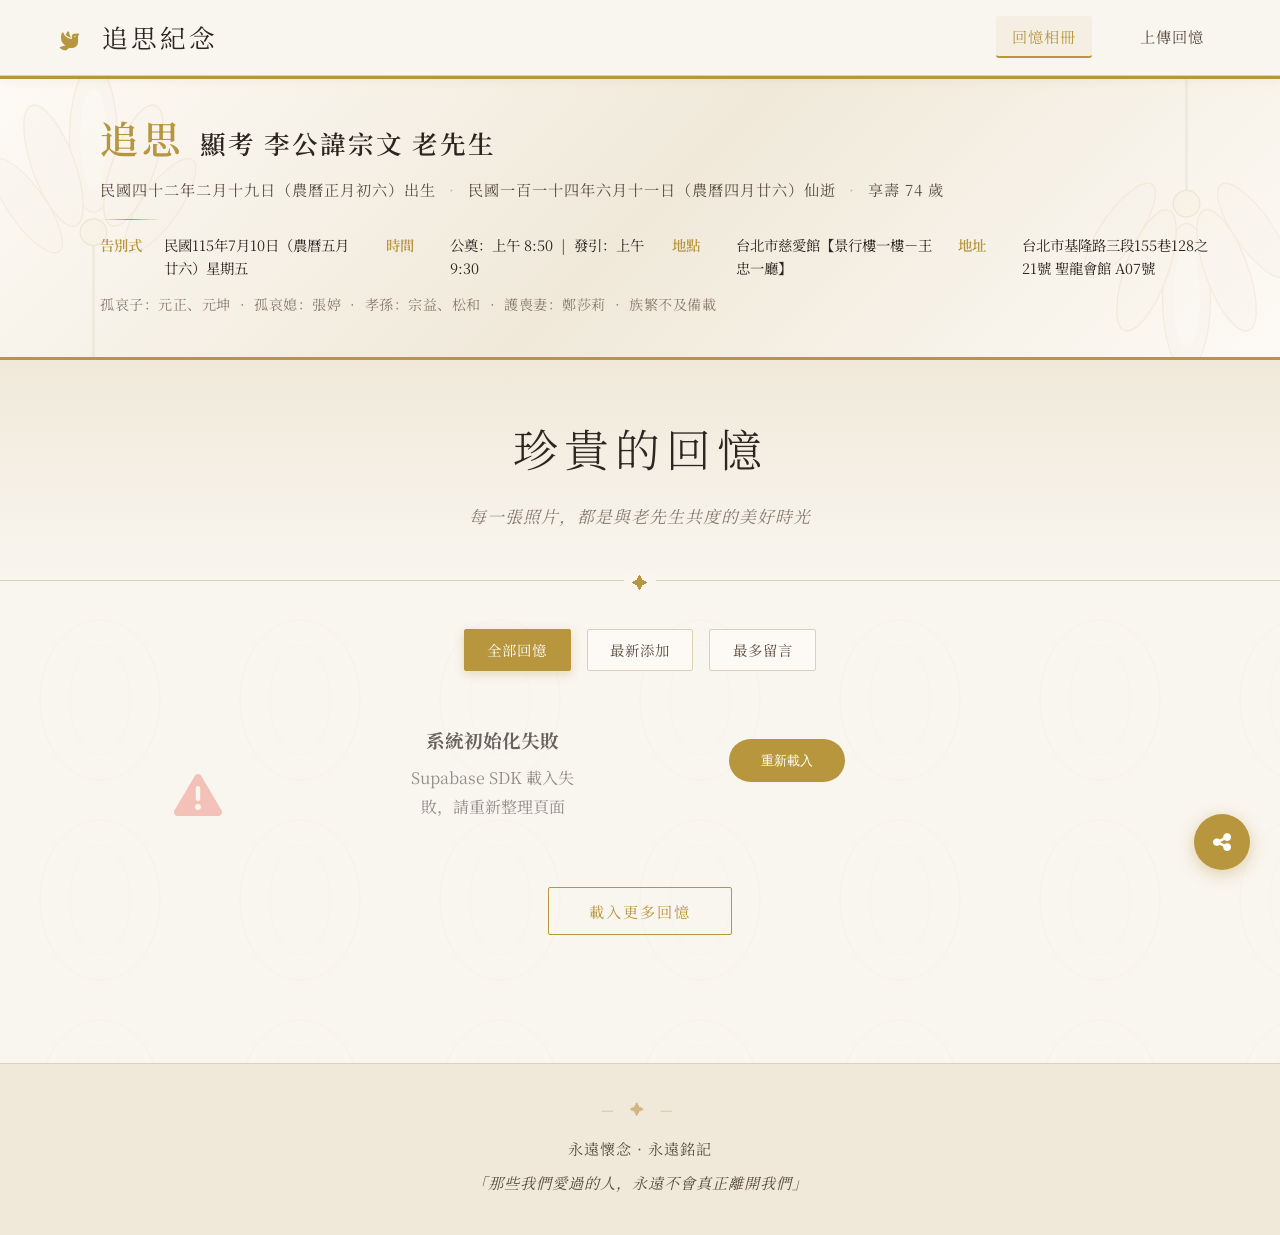
==== commit 02dadc14: "全面改版：简繁转换(台灣正體)、享壽74歲、添加出席欄位、排版優化" ====
--- a/index.html
+++ b/index.html
@@ -1,38 +1,38 @@
 <!DOCTYPE html>
-<html lang="zh-CN">
+<html lang="zh-TW">
 <head>
     <meta charset="UTF-8">
     <meta name="viewport" content="width=device-width, initial-scale=1.0">
-    <title>李宗文老先生追思纪念 - 永远的回忆</title>
+    <title>李宗文老先生追思紀念 - 永遠的回憶</title>
     <link rel="stylesheet" href="css/style.css">
     <link rel="stylesheet" href="https://cdnjs.cloudflare.com/ajax/libs/font-awesome/6.4.0/css/all.min.css">
-    <!-- qrcode.js 用于生成分享二维码 -->
+    <!-- qrcode.js 用於生成分享二維碼 -->
     <script src="https://cdn.jsdelivr.net/npm/qrcodejs@1.0.0/qrcode.min.js"></script>
-    <!-- Supabase SDK (UMD 2.49.4 - 完整浏览器兼容) -->
+    <!-- Supabase SDK (UMD 2.49.4 - 完整瀏覽器相容) -->
     <script src="https://cdn.jsdelivr.net/npm/@supabase/supabase-js@2.49.4/dist/umd/supabase.js"></script>
 </head>
 <body>
     <header class="header">
         <div class="container">
-            <h1 class="logo"><i class="fas fa-dove"></i> 追思纪念</h1>
+            <h1 class="logo"><i class="fas fa-dove"></i> 追思紀念</h1>
             <nav class="nav">
-                <a href="index.html" class="nav-link active">回忆相册</a>
-                <a href="register.html" class="nav-link">上传回忆</a>
+                <a href="index.html" class="nav-link active">回憶相冊</a>
+                <a href="register.html" class="nav-link">上傳回憶</a>
             </nav>
         </div>
     </header>
 
-    <!-- 讣告信息横幅 -->
+    <!-- 訃告資訊橫幅 -->
     <section class="obituary-banner">
         <div class="container">
             <div class="obituary-inner">
-                <!-- 遗像 -->
+                <!-- 遺像 -->
                 <div class="obituary-portrait">
                     <img src="https://avxhoefkilkvsimiitaf.supabase.co/storage/v1/object/public/photos/memorial/portrait_official.jpg"
-                         alt="李宗文老先生遗像"
+                         alt="李宗文老先生遺像"
                          onerror="this.style.display='none'">
                 </div>
-                <!-- 文字信息 -->
+                <!-- 文字資訊 -->
                 <div class="obituary-body">
                     <div class="obituary-title-wrap">
                         <span class="obituary-zhuishi">追思</span>
@@ -43,7 +43,7 @@
                         <span>·</span>
                         民國一百一十四年六月十一日（農曆四月廿六）仙逝
                         <span>·</span>
-                        享壽 72 歲
+                        享壽 74 歲
                     </p>
                     <div class="obituary-divider"></div>
                     <div class="obituary-info-grid">
@@ -107,24 +107,24 @@
         </div>
     </footer>
 
-    <!-- 分享浮动按钮 -->
-    <button class="share-fab" id="shareFab" title="分享给朋友">
+    <!-- 分享浮動按鈕 -->
+    <button class="share-fab" id="shareFab" title="分享給朋友">
         <i class="fas fa-share-alt"></i>
     </button>
 
-    <!-- 分享弹窗 -->
+    <!-- 分享彈窗 -->
     <div class="modal" id="shareModal">
         <div class="modal-content share-modal-content">
             <span class="close-modal" id="closeShareModal">&times;</span>
-            <h3><i class="fas fa-share-alt"></i> 分享给朋友</h3>
-            <p class="share-desc">扫描二维码或复制链接，分享这份珍贵的回忆</p>
+            <h3><i class="fas fa-share-alt"></i> 分享給朋友</h3>
+            <p class="share-desc">掃描二維碼或複製連結，分享這份珍貴的回憶</p>
             <div class="share-qrcode-wrap">
                 <div id="shareQrcode"></div>
-                <p class="share-qrcode-tip">长按二维码保存图片</p>
+                <p class="share-qrcode-tip">長按二維碼儲存圖片</p>
             </div>
             <div class="share-link-wrap">
                 <input type="text" id="shareLinkInput" readonly>
-                <button class="btn-copy-link" id="btnCopyLink"><i class="fas fa-copy"></i> 复制链接</button>
+                <button class="btn-copy-link" id="btnCopyLink"><i class="fas fa-copy"></i> 複製連結</button>
             </div>
             <div class="share-actions">
                 <button class="btn-action btn-share-wechat" id="btnShareWechat">
@@ -140,7 +140,7 @@
         </div>
     </div>
 
-    <!-- 照片详情弹窗 -->
+    <!-- 照片詳情彈窗 -->
     <div class="modal" id="detailModal">
         <div class="modal-content detail-modal-content">
             <span class="close-modal" id="closeDetailModal">&times;</span>
@@ -149,27 +149,27 @@
             </div>
             <div class="detail-info" id="detailInfo"></div>
             <div class="detail-actions">
-                <button class="btn-action btn-edit" id="btnEditPhoto"><i class="fas fa-edit"></i> 编辑</button>
-                <button class="btn-action btn-delete" id="btnDeletePhoto"><i class="fas fa-trash-alt"></i> 删除</button>
+                <button class="btn-action btn-edit" id="btnEditPhoto"><i class="fas fa-edit"></i> 編輯</button>
+                <button class="btn-action btn-delete" id="btnDeletePhoto"><i class="fas fa-trash-alt"></i> 刪除</button>
                 <button class="btn-action btn-comment-open" id="btnOpenComment"><i class="far fa-comment"></i> 留言</button>
             </div>
-            <!-- 编辑表单（默认隐藏） -->
+            <!-- 編輯表單（預設隱藏） -->
             <div class="edit-form-wrap" id="editFormWrap" style="display:none;">
-                <h4><i class="fas fa-edit"></i> 编辑照片信息</h4>
+                <h4><i class="fas fa-edit"></i> 編輯照片資訊</h4>
                 <form id="editForm">
                     <div class="form-group">
                         <label>姓名</label>
                         <input type="text" id="editName" required>
                     </div>
                     <div class="form-group">
-                        <label>与逝者关系</label>
+                        <label>與逝者關係</label>
                         <select id="editRelation">
-                            <option value="">请选择</option>
+                            <option value="">請選擇</option>
                             <option value="家人">家人</option>
-                            <option value="亲戚">亲戚</option>
+                            <option value="親戚">親戚</option>
                             <option value="朋友">朋友</option>
                             <option value="同事">同事</option>
-                            <option value="同学">同学</option>
+                            <option value="同學">同學</option>
                             <option value="其他">其他</option>
                         </select>
                     </div>
@@ -182,24 +182,24 @@
                         <textarea id="editPhotoDesc" rows="3"></textarea>
                     </div>
                     <div class="edit-form-actions">
-                        <button type="submit" class="btn-action btn-save"><i class="fas fa-check"></i> 保存</button>
+                        <button type="submit" class="btn-action btn-save"><i class="fas fa-check"></i> 儲存</button>
                         <button type="button" class="btn-action btn-cancel" id="btnCancelEdit"><i class="fas fa-times"></i> 取消</button>
                     </div>
                 </form>
             </div>
-            <!-- 删除确认 -->
+            <!-- 刪除確認 -->
             <div class="delete-confirm-wrap" id="deleteConfirmWrap" style="display:none;">
-                <h4><i class="fas fa-exclamation-triangle"></i> 确认删除</h4>
-                <p>删除后无法恢复，确定要删除这张照片吗？</p>
+                <h4><i class="fas fa-exclamation-triangle"></i> 確認刪除</h4>
+                <p>刪除後無法復原，確定要刪除這張照片嗎？</p>
                 <div class="delete-confirm-actions">
-                    <button class="btn-action btn-confirm-delete" id="btnConfirmDelete"><i class="fas fa-trash-alt"></i> 确认删除</button>
+                    <button class="btn-action btn-confirm-delete" id="btnConfirmDelete"><i class="fas fa-trash-alt"></i> 確認刪除</button>
                     <button class="btn-action btn-cancel-delete" id="btnCancelDelete"><i class="fas fa-times"></i> 取消</button>
                 </div>
             </div>
         </div>
     </div>
 
-    <!-- 留言弹窗 -->
+    <!-- 留言彈窗 -->
     <div class="modal" id="commentModal">
         <div class="modal-content">
             <span class="close-modal">&times;</span>
@@ -207,8 +207,8 @@
             <div class="photo-preview" id="modalPhotoPreview"></div>
             <form id="commentForm">
                 <input type="text" id="commentName" placeholder="您的姓名" required>
-                <textarea id="commentText" placeholder="写下您的思念与祝福..." rows="4" required></textarea>
-                <button type="submit" class="btn-submit">发送祝福</button>
+                <textarea id="commentText" placeholder="寫下您的思念與祝福..." rows="4" required></textarea>
+                <button type="submit" class="btn-submit">傳送祝福</button>
             </form>
             <div class="comments-list" id="commentsList"></div>
         </div>
--- a/css/style.css
+++ b/css/style.css
@@ -469,6 +469,13 @@
     color: var(--gold);
 }
 
+.form-hint {
+    font-size: 0.82rem;
+    color: var(--ink-light);
+    margin-top: 0.4rem;
+    line-height: 1.6;
+}
+
 .form-group input,
 .form-group select,
 .form-group textarea {
@@ -667,6 +674,8 @@
     position: relative;
     box-shadow: 0 10px 40px rgba(45, 37, 32, 0.2);
     border: 1px solid var(--border-warm);
+    overflow: hidden;       /* 防止子元素撑出边框 */
+    box-sizing: border-box;
 }
 
 .close-modal {
@@ -695,11 +704,18 @@
 .photo-preview { margin-bottom: 1.3rem; border-radius: 3px; overflow: hidden; }
 .photo-preview img { width: 100%; height: auto; display: block; }
 
+#commentModal .modal-content {
+    overflow-y: auto;
+    overflow-x: hidden;
+    max-height: 88vh;
+}
+
 #commentForm { margin-bottom: 1.5rem; }
 
 #commentForm input,
 #commentForm textarea {
     width: 100%;
+    box-sizing: border-box;
     padding: 0.75rem;
     margin-bottom: 0.8rem;
     background: var(--ivory);
@@ -739,7 +755,8 @@
 .detail-modal-content {
     max-width: 700px;
     max-height: 90vh;
-    overflow-y: auto;
+    overflow-y: auto;  /* detail弹窗需要滚动，覆盖父级hidden */
+    overflow-x: hidden;
 }
 
 .detail-photo-wrap {
@@ -786,6 +803,18 @@
 }
 
 .detail-message i { color: var(--ink-light); margin-right: 6px; }
+
+.detail-attendance {
+    background: rgba(184, 150, 62, 0.08);
+    padding: 0.8rem 1rem;
+    border-radius: 3px;
+    margin-bottom: 0.7rem;
+    border-left: 3px solid var(--gold);
+    color: var(--gold);
+    font-size: 0.9rem;
+}
+
+.detail-attendance i { color: var(--gold); margin-right: 6px; }
 
 .detail-meta {
     display: flex;
@@ -893,7 +922,12 @@
 .share-fab:hover { background: #9e7c2f; transform: scale(1.08); }
 .share-fab:active { transform: scale(0.94); }
 
-.share-modal-content { max-width: 480px; text-align: center; }
+.share-modal-content {
+    max-width: 480px;
+    text-align: center;
+    overflow: hidden;  /* 防止内容溢出 */
+    word-break: break-all;
+}
 .share-modal-content h3 { color: var(--ink); }
 .share-modal-content h3 i { color: var(--gold); margin-right: 8px; }
 .share-desc { color: var(--ink-light); margin-bottom: 1.3rem; font-size: 0.9rem; }
@@ -911,16 +945,20 @@
 #shareQrcode img, #shareQrcode canvas { max-width: 100%; height: auto; }
 .share-qrcode-tip { margin-top: 0.6rem; font-size: 0.82rem; color: var(--ink-light); }
 
-.share-link-wrap { display: flex; gap: 0.5rem; margin-bottom: 1.2rem; }
+.share-link-wrap { display: flex; gap: 0.5rem; margin-bottom: 1.2rem; overflow: hidden; }
 
 .share-link-wrap input {
     flex: 1;
+    min-width: 0;          /* 防止 flex 子项溢出 */
     padding: 0.7rem;
     background: var(--ivory);
     border: 1px solid var(--border-warm);
     border-radius: 2px;
     color: var(--ink);
     font-size: 0.88rem;
+    overflow: hidden;
+    text-overflow: ellipsis;
+    white-space: nowrap;
 }
 
 .btn-copy-link {
@@ -939,13 +977,19 @@
 .btn-copy-link:hover { background: rgba(100, 160, 210, 1); }
 .btn-copy-link.copied { background: var(--lily-green); }
 
-.share-actions { display: flex; gap: 0.7rem; justify-content: center; flex-wrap: wrap; }
-
-.btn-share-wechat { background: rgba(7, 193, 96, 0.8); color: #fff; }
+.share-actions {
+    display: flex;
+    gap: 0.7rem;
+    justify-content: center;
+    flex-wrap: wrap;
+    width: 100%;          /* 确保不溢出 */
+}
+
+.btn-share-wechat { background: rgba(7, 193, 96, 0.8); color: #fff; flex: 1; min-width: 0; justify-content: center; }
 .btn-share-wechat:hover { background: rgba(7, 193, 96, 1); transform: translateY(-2px); }
-.btn-share-weibo { background: rgba(210, 50, 70, 0.8); color: #fff; }
+.btn-share-weibo { background: rgba(210, 50, 70, 0.8); color: #fff; flex: 1; min-width: 0; justify-content: center; }
 .btn-share-weibo:hover { background: rgba(210, 50, 70, 1); transform: translateY(-2px); }
-.btn-share-qq { background: rgba(0, 140, 230, 0.8); color: #fff; }
+.btn-share-qq { background: rgba(0, 140, 230, 0.8); color: #fff; flex: 1; min-width: 0; justify-content: center; }
 .btn-share-qq:hover { background: rgba(0, 140, 230, 1); transform: translateY(-2px); }
 
 /* ========================================
@@ -989,6 +1033,14 @@
 }
 
 .photo-desc-preview i { color: var(--gold-light); margin-right: 4px; }
+
+.photo-attendance {
+    font-size: 0.82rem;
+    color: var(--gold);
+    margin: 0.2rem 0;
+}
+
+.photo-attendance i { margin-right: 4px; }
 
 /* ========================================
    动画
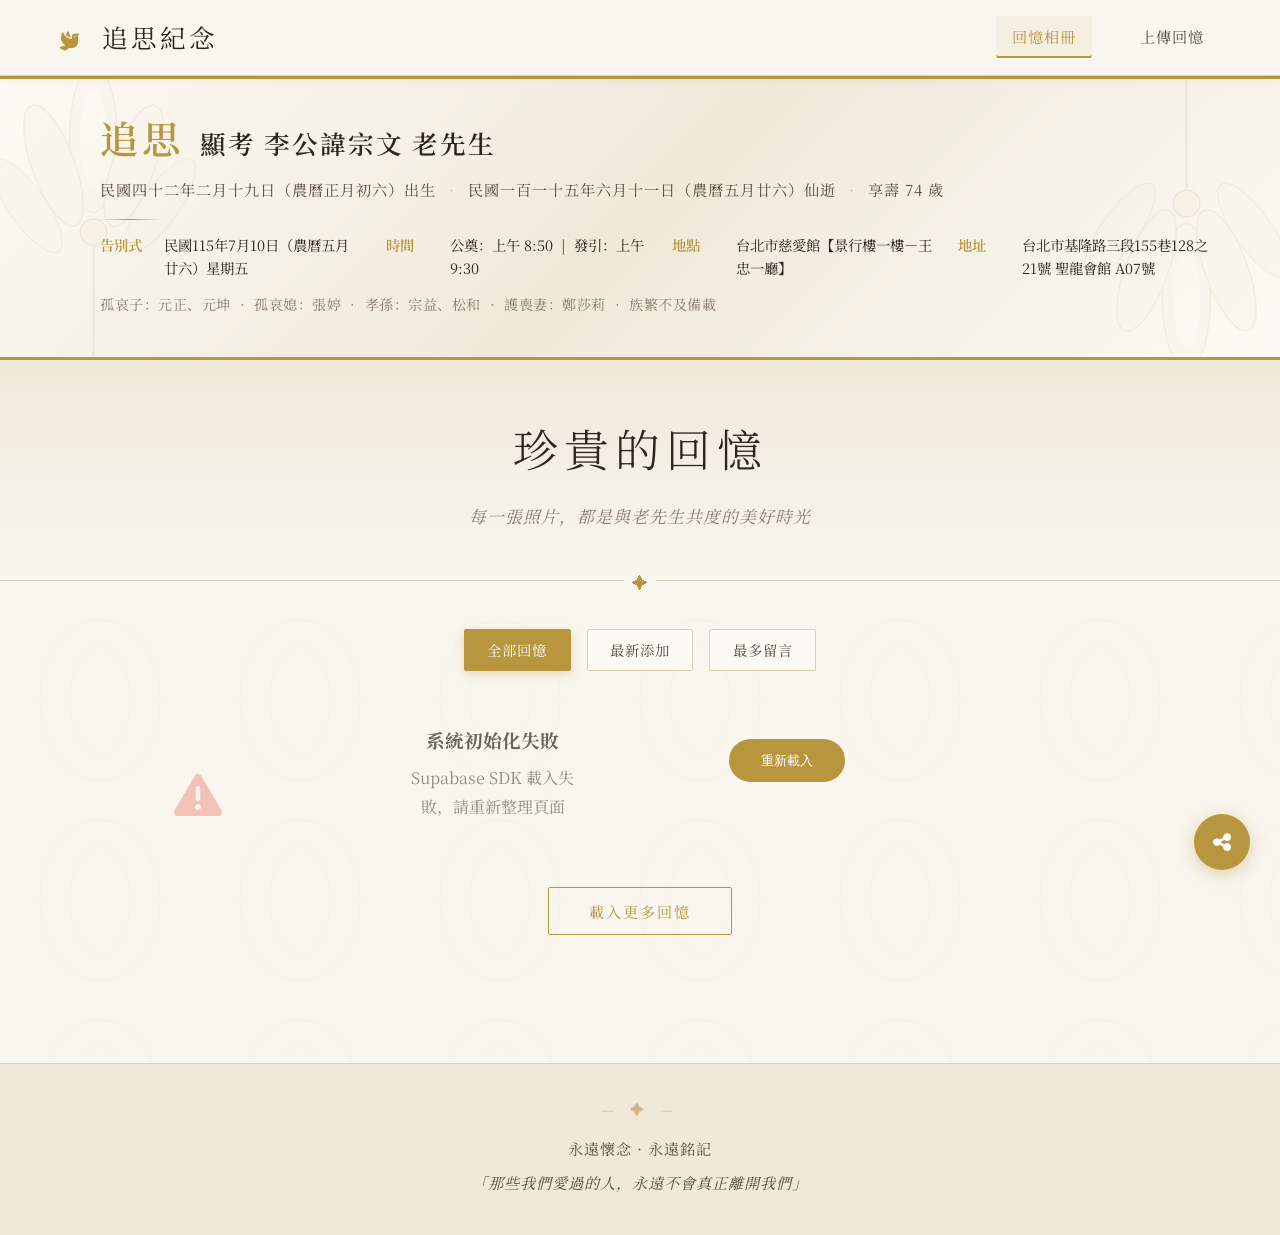
==== commit afc078c2: "fix: 修正仙逝日期為民國一百一十五年六月十一日（農曆五月廿六）" ====
--- a/index.html
+++ b/index.html
@@ -41,7 +41,7 @@
                     <p class="obituary-birth-death">
                         民國四十二年二月十九日（農曆正月初六）出生
                         <span>·</span>
-                        民國一百一十四年六月十一日（農曆四月廿六）仙逝
+                        民國一百一十五年六月十一日（農曆五月廿六）仙逝
                         <span>·</span>
                         享壽 74 歲
                     </p>
@@ -144,8 +144,8 @@
     <div class="modal" id="detailModal">
         <div class="modal-content detail-modal-content">
             <span class="close-modal" id="closeDetailModal">&times;</span>
-            <div class="detail-photo-wrap">
-                <img id="detailPhotoImg" src="" alt="">
+            <div class="detail-photo-wrap" id="detailPhotoWrap">
+                <!-- 媒體（圖片或影片）由 JS 動態載入 -->
             </div>
             <div class="detail-info" id="detailInfo"></div>
             <div class="detail-actions">
@@ -180,6 +180,14 @@
                     <div class="form-group">
                         <label>照片描述</label>
                         <textarea id="editPhotoDesc" rows="3"></textarea>
+                    </div>
+                    <div class="form-group">
+                        <label><i class="fas fa-church"></i> 是否親臨致奠</label>
+                        <select id="editAttendance">
+                            <option value="">未填寫</option>
+                            <option value="將親臨致奠">將親臨致奠</option>
+                            <option value="心香一瓣">心香一瓣（無法親臨）</option>
+                        </select>
                     </div>
                     <div class="edit-form-actions">
                         <button type="submit" class="btn-action btn-save"><i class="fas fa-check"></i> 儲存</button>
--- a/css/style.css
+++ b/css/style.css
@@ -1043,6 +1043,98 @@
 .photo-attendance i { margin-right: 4px; }
 
 /* ========================================
+   影片卡片樣式
+   ======================================== */
+.video-thumb {
+    position: relative;
+    cursor: pointer;
+    overflow: hidden;
+    background: #1a1a1a;
+    aspect-ratio: 16 / 9;
+}
+
+.video-thumb video {
+    width: 100%;
+    height: 100%;
+    object-fit: cover;
+    display: block;
+    pointer-events: none;
+}
+
+.video-play-overlay {
+    position: absolute;
+    top: 50%;
+    left: 50%;
+    transform: translate(-50%, -50%);
+    width: 60px;
+    height: 60px;
+    display: flex;
+    align-items: center;
+    justify-content: center;
+    border-radius: 50%;
+    background: rgba(0, 0, 0, 0.5);
+    transition: all 0.3s ease;
+}
+
+.video-play-overlay i {
+    color: rgba(255, 255, 255, 0.9);
+    font-size: 2rem;
+}
+
+.video-thumb:hover .video-play-overlay {
+    background: rgba(184, 150, 62, 0.7);
+    transform: translate(-50%, -50%) scale(1.1);
+}
+
+.video-badge {
+    position: absolute;
+    top: 8px;
+    right: 8px;
+    background: rgba(0, 0, 0, 0.6);
+    color: #fff;
+    font-size: 0.72rem;
+    padding: 2px 8px;
+    border-radius: 2px;
+    display: flex;
+    align-items: center;
+    gap: 4px;
+}
+
+.video-error {
+    display: flex;
+    align-items: center;
+    justify-content: center;
+    height: 100%;
+    min-height: 200px;
+    color: var(--ink-light);
+    font-size: 0.9rem;
+    background: var(--parchment);
+}
+
+/* 上傳預覽中的影片 */
+.preview-video {
+    position: relative;
+}
+
+.preview-video video {
+    width: 100%;
+    height: 100%;
+    object-fit: cover;
+    border-radius: 3px;
+}
+
+.preview-video-badge {
+    position: absolute;
+    top: 4px;
+    left: 4px;
+    background: rgba(0, 0, 0, 0.6);
+    color: #fff;
+    font-size: 0.65rem;
+    padding: 1px 6px;
+    border-radius: 2px;
+}
+
+/* ========================================
    动画
    ======================================== */
 @keyframes fadeIn {
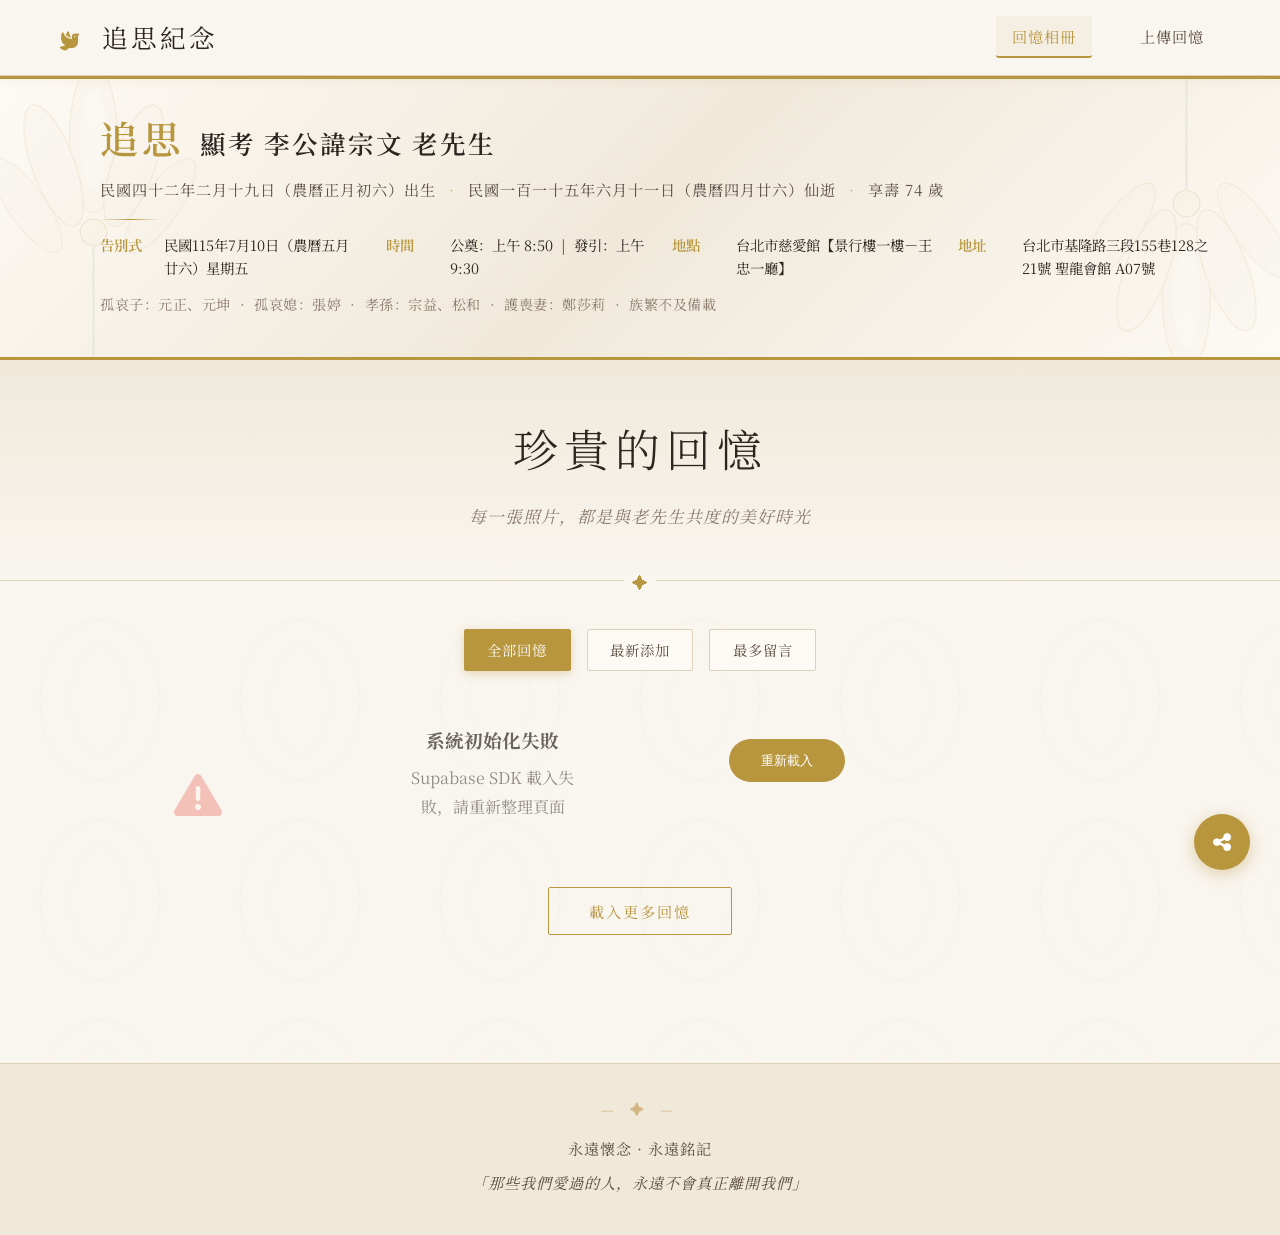
==== commit 1ceed8a4: "fix: 農曆四月不變，僅年份更改為一百一十五年" ====
--- a/index.html
+++ b/index.html
@@ -41,7 +41,7 @@
                     <p class="obituary-birth-death">
                         民國四十二年二月十九日（農曆正月初六）出生
                         <span>·</span>
-                        民國一百一十五年六月十一日（農曆五月廿六）仙逝
+                        民國一百一十五年六月十一日（農曆四月廿六）仙逝
                         <span>·</span>
                         享壽 74 歲
                     </p>
